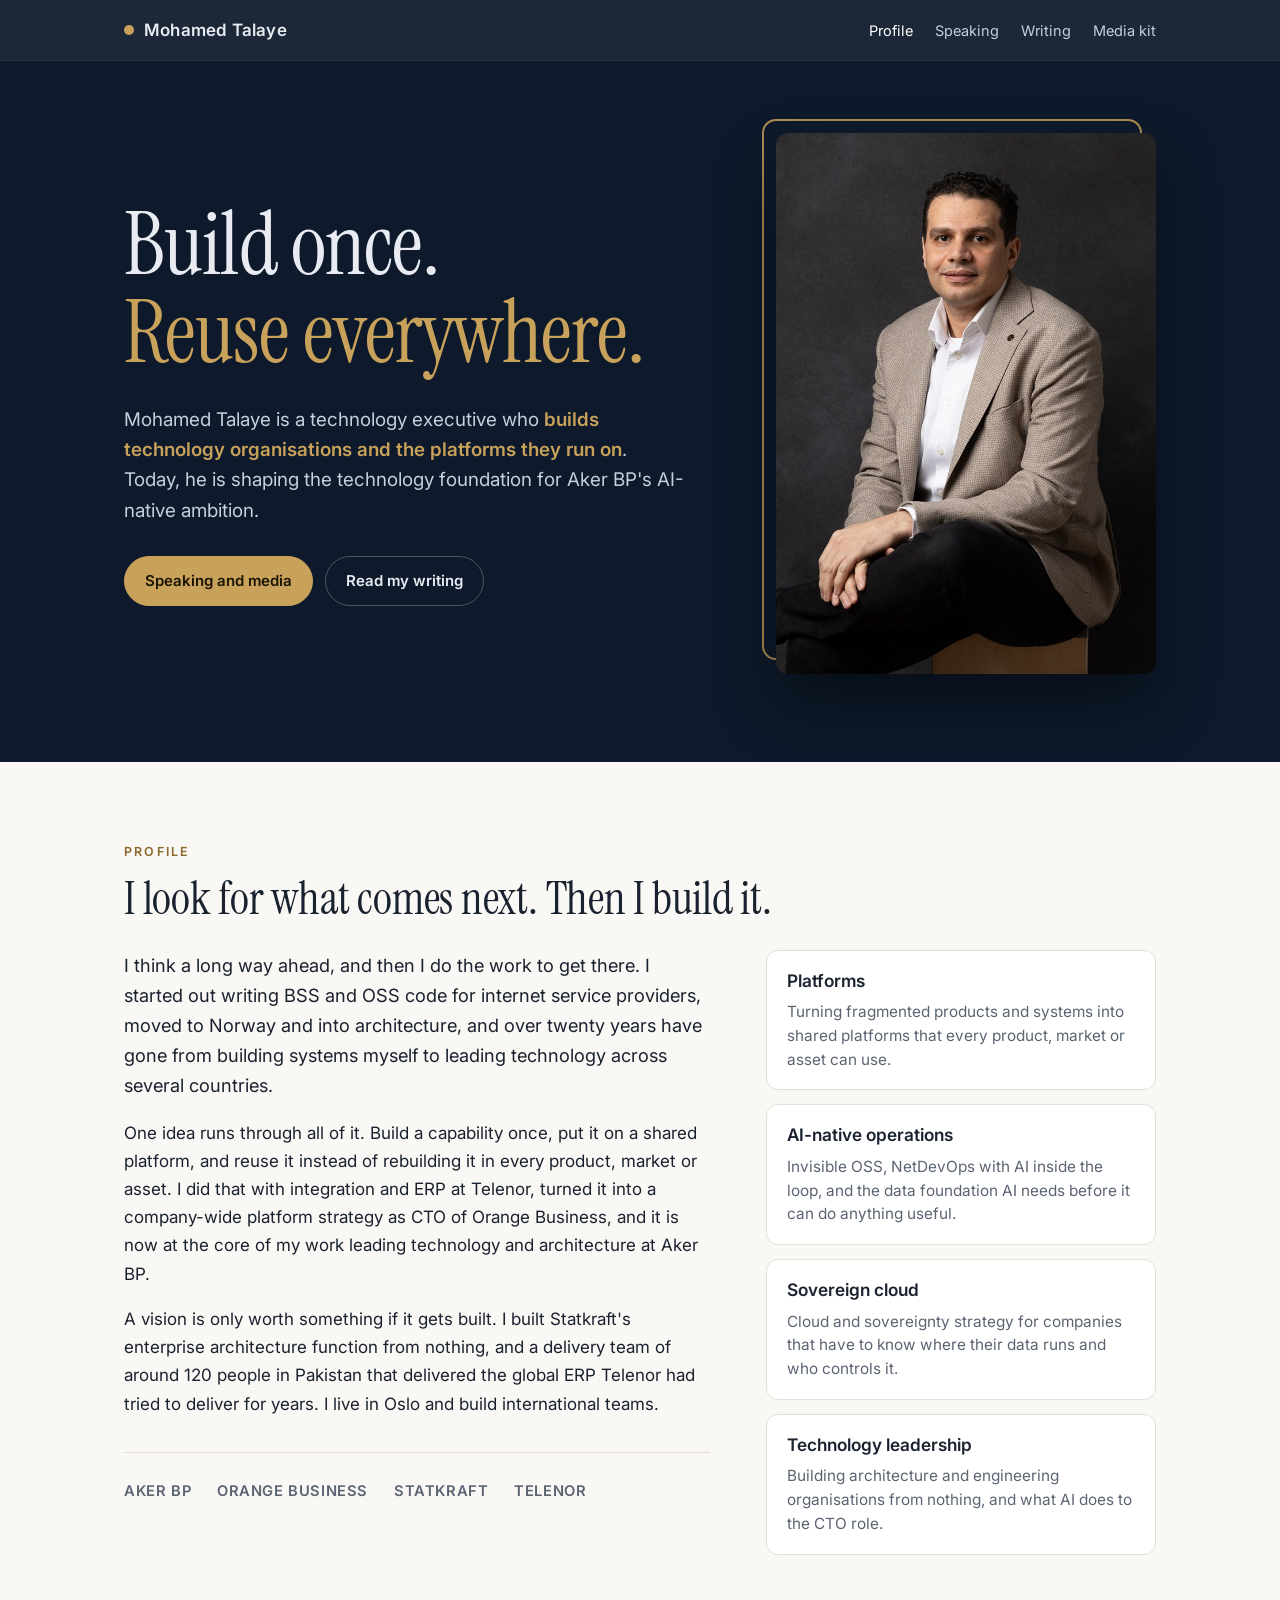
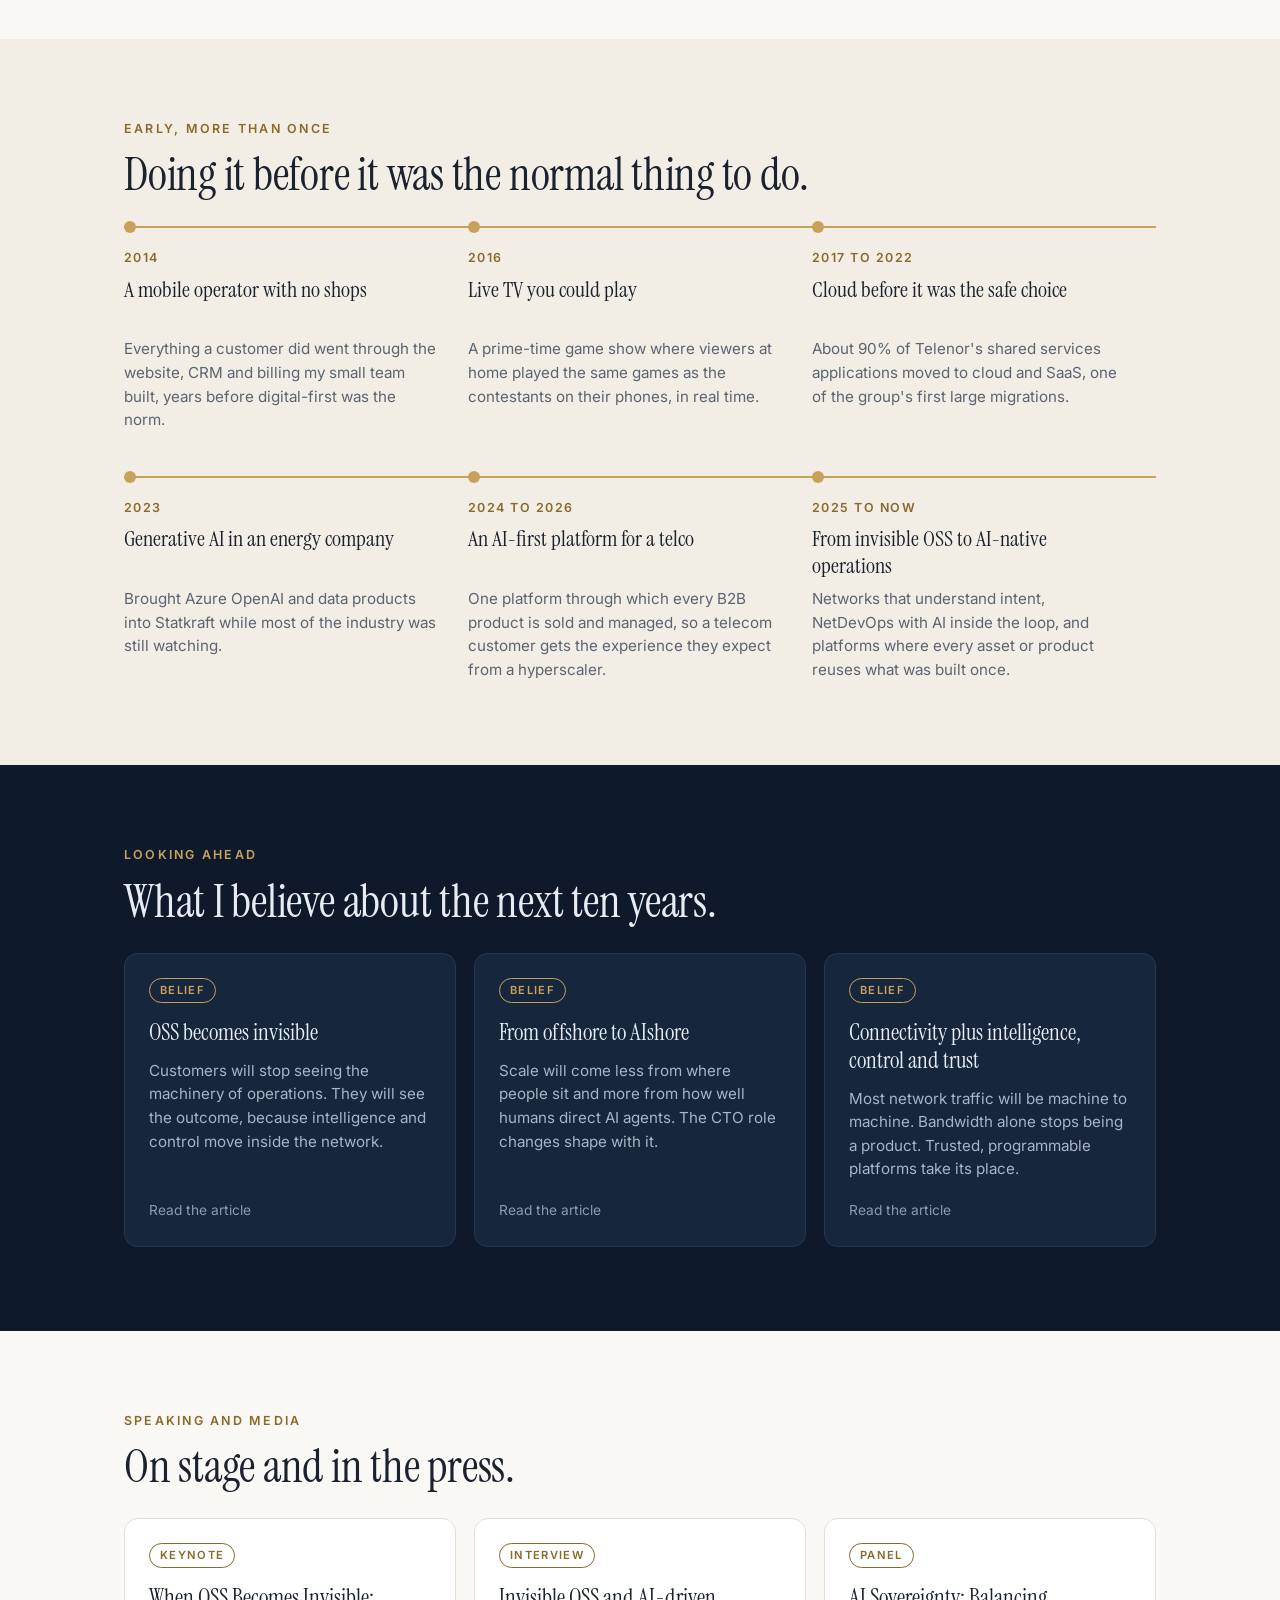
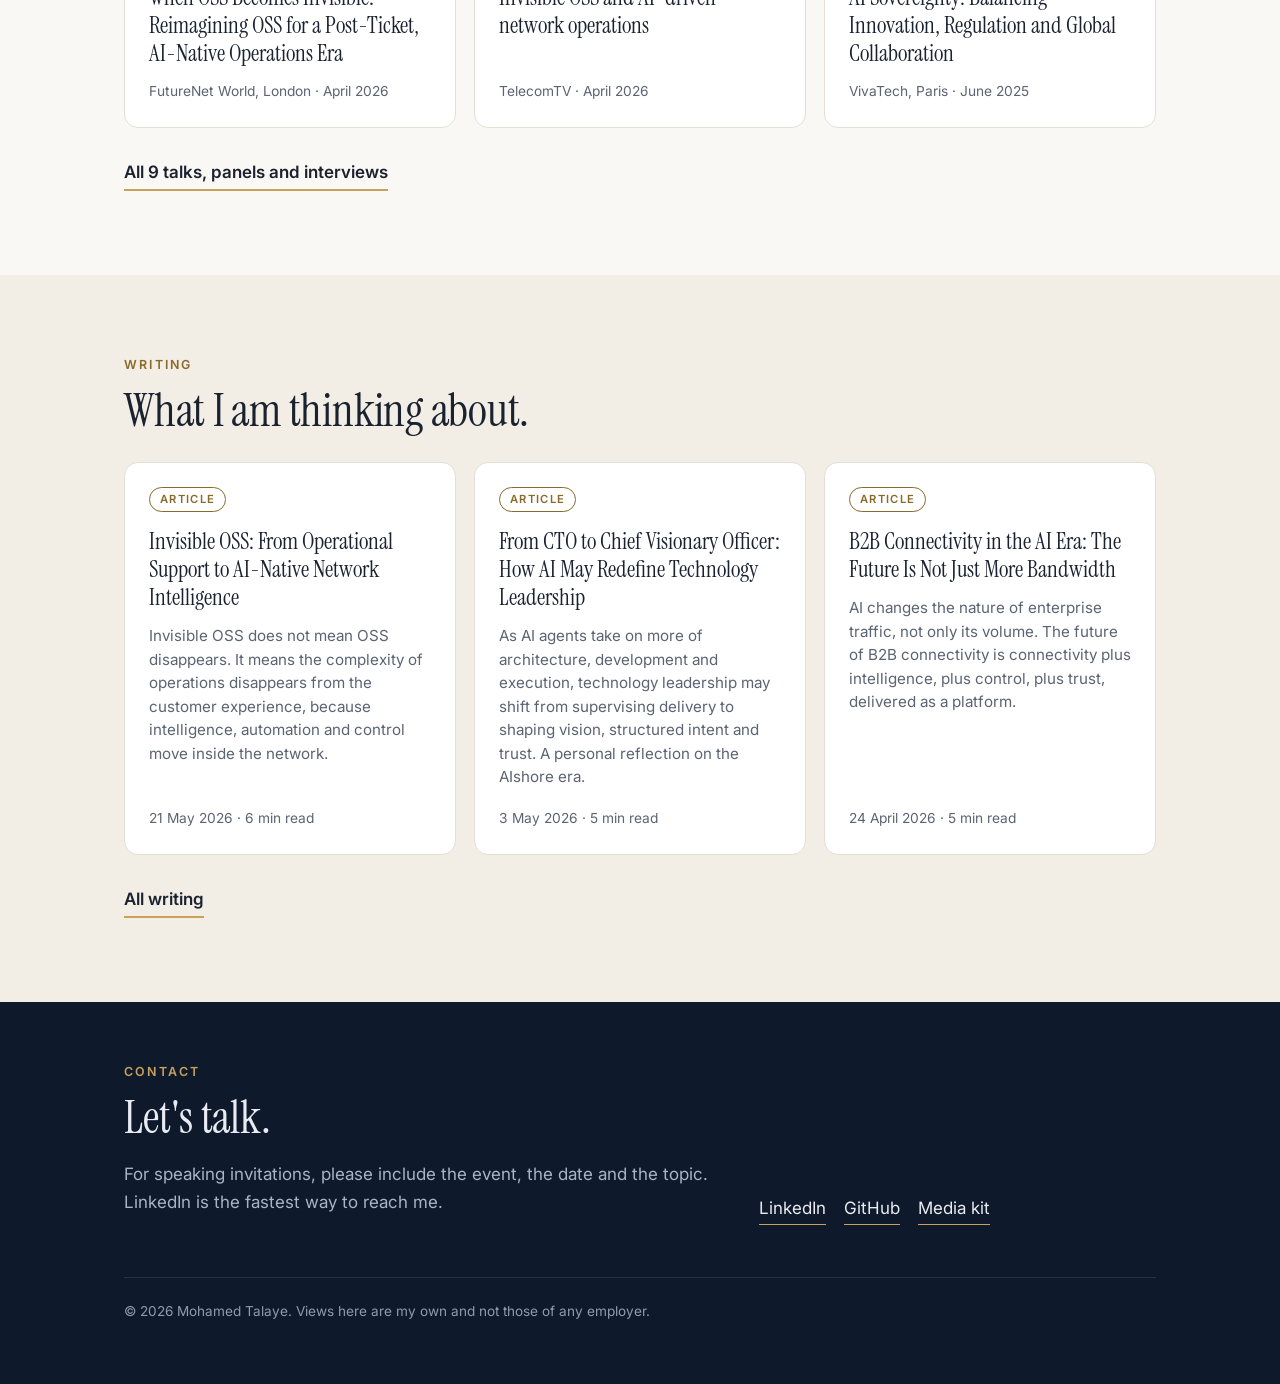
==== index.html @ e8146de9 "Media kit label, name-first page titles" ====
<!doctype html>
<html lang="en"><head><meta charset="utf-8">
<meta name="viewport" content="width=device-width,initial-scale=1">
<title>Mohamed Talaye | Technology Executive, Platforms and AI</title>
<meta name="description" content="Mohamed Talaye builds technology organisations and the platforms they run on. Former CTO of Orange Business. Speaking and writing on AI-native operations, invisible OSS and platform strategy.">
<meta name="author" content="Mohamed Talaye">
<link rel="canonical" href="https://mohamed-talaye.github.io/">
<meta property="og:type" content="profile"><meta property="og:title" content="Mohamed Talaye | Technology Executive, Platforms and AI">
<meta property="og:description" content="Mohamed Talaye builds technology organisations and the platforms they run on. Former CTO of Orange Business. Speaking and writing on AI-native operations, invisible OSS and platform strategy."><meta property="og:url" content="https://mohamed-talaye.github.io/">
<meta property="og:image" content="https://mohamed-talaye.github.io/assets/mohamed-talaye.jpg"><meta name="twitter:card" content="summary">
<meta name="theme-color" content="#0e1a2b">
<link rel="me" href="https://www.linkedin.com/in/mohamed-talaye"><link rel="me" href="https://github.com/Mohamed-Talaye">
<link rel="icon" href="/assets/mohamed-talaye.jpg">
<link rel="preconnect" href="https://fonts.googleapis.com"><link rel="preconnect" href="https://fonts.gstatic.com" crossorigin>
<link href="https://fonts.googleapis.com/css2?family=Instrument+Serif&family=Inter:wght@400;600&display=swap" rel="stylesheet">
<link rel="stylesheet" href="/style.css"><script type="application/ld+json">{"@context": "https://schema.org", "@type": "ProfilePage", "url": "https://mohamed-talaye.github.io/", "name": "Mohamed Talaye", "dateModified": "2026-09-20", "mainEntity": {"@type": "Person", "@id": "https://mohamed-talaye.github.io/#person", "name": "Mohamed Talaye", "givenName": "Mohamed", "familyName": "Talaye", "url": "https://mohamed-talaye.github.io/", "image": {"@type": "ImageObject", "url": "https://mohamed-talaye.github.io/assets/mohamed-talaye.jpg", "width": 600, "height": 600}, "jobTitle": "Technology executive", "description": "Mohamed Talaye is a technology executive who builds technology organisations and the platforms they run on. Today, he is shaping the technology foundation for Aker BP's AI-native ambition.", "address": {"@type": "PostalAddress", "addressLocality": "Oslo", "addressCountry": "NO"}, "worksFor": {"@type": "Organization", "name": "Aker BP", "url": "https://akerbp.com"}, "alumniOf": [{"@type": "Organization", "name": "Orange Business", "url": "https://www.orange-business.com"}, {"@type": "Organization", "name": "Statkraft", "url": "https://www.statkraft.com"}, {"@type": "Organization", "name": "Telenor", "url": "https://www.telenor.com"}, {"@type": "CollegeOrUniversity", "name": "October 6 University"}], "knowsLanguage": ["ar", "en"], "knowsAbout": ["Platform strategy", "AI-native operations", "Invisible OSS", "NetDevOps", "Sovereign cloud", "Enterprise architecture", "Telecom transformation", "Technology leadership"], "sameAs": ["https://www.linkedin.com/in/mohamed-talaye", "https://github.com/Mohamed-Talaye", "https://futurenetworld.net/profile/mohamed-talaye/", "https://vivatech.com/speakers/b65fabf4-7340-f011-a5f1-6045bda07d25"], "subjectOf": [{"@type": "CreativeWork", "name": "When OSS Becomes Invisible: Reimagining OSS for a Post-Ticket, AI-Native Operations Era", "url": "https://futurenetworld.net/keynote-presentation-when-oss-becomes-invisible/2026/06/", "publisher": {"@type": "Organization", "name": "FutureNet World, London"}}, {"@type": "CreativeWork", "name": "Invisible OSS and AI-driven network operations", "url": "https://www.telecomtv.com/content/ai/orange-business-and-blue-planet-on-invisible-oss-and-ai-driven-network-operations-55448/", "publisher": {"@type": "Organization", "name": "TelecomTV"}}, {"@type": "CreativeWork", "name": "Moving beyond virtual machines: Rethinking telco infrastructure for the AI and 5G era", "url": "https://www.fierce-network.com/cloud/cloud-native-becomes-telcos-new-baseline-after-supplier-upheavals", "publisher": {"@type": "Organization", "name": "Fierce Network"}}, {"@type": "CreativeWork", "name": "AI Sovereignty: Balancing Innovation, Regulation and Global Collaboration", "url": "https://vivatech.com/speakers/b65fabf4-7340-f011-a5f1-6045bda07d25", "publisher": {"@type": "Organization", "name": "VivaTech, Paris"}}, {"@type": "CreativeWork", "name": "Opening panel: What is a telco for?", "url": "https://www.mobileeurope.co.uk/telco-to-techco-what-is-a-telco-for-and-is-differentiated-connectivity-the-answer/", "publisher": {"@type": "Organization", "name": "Telco to TechCo, Mobile Europe"}}]}, "isPartOf": {"@type": "WebSite", "@id": "https://mohamed-talaye.github.io/#site", "name": "Mohamed Talaye", "url": "https://mohamed-talaye.github.io/"}}</script>
</head><body>
<header class="top"><div class="wrap"><a class="brand" href="/"><i></i>Mohamed Talaye</a>
<nav><a href="/#profile" class=on>Profile</a><a href="/speaking.html">Speaking</a><a href="/writing/">Writing</a><a href="/bio.html">Media kit</a></nav></div></header>

<section class="hero dark"><div class="wrap"><div>
<h1><span>Build once.</span><span>Reuse everywhere.</span></h1>
<p class="lede">Mohamed Talaye is a technology executive who <b>builds technology organisations and the platforms they run on</b>. Today, he is shaping the technology foundation for Aker BP&#x27;s AI-native ambition.</p>
<div class="btns"><a class="btn gold" href="/speaking.html">Speaking and media</a><a class="btn" href="/writing/">Read my writing</a></div></div>
<div class="frame"><img src="/assets/mohamed-talaye-portrait.jpg" alt="Portrait of Mohamed Talaye" width="660" height="940"></div></div></section>

<section id="profile"><div class="wrap"><p class="eyebrow">Profile</p><h2>I look for what comes next. Then I build it.</h2>
<div class="cols"><div class="prose"><p>I think a long way ahead, and then I do the work to get there. I started out writing BSS and OSS code for internet service providers, moved to Norway and into architecture, and over twenty years have gone from building systems myself to leading technology across several countries.</p><p>One idea runs through all of it. Build a capability once, put it on a shared platform, and reuse it instead of rebuilding it in every product, market or asset. I did that with integration and ERP at Telenor, turned it into a company-wide platform strategy as CTO of Orange Business, and it is now at the core of my work leading technology and architecture at Aker BP.</p><p>A vision is only worth something if it gets built. I built Statkraft&#x27;s enterprise architecture function from nothing, and a delivery team of around 120 people in Pakistan that delivered the global ERP Telenor had tried to deliver for years. I live in Oslo and build international teams.</p>
<div class="logos"><span>Aker BP</span><span>Orange Business</span><span>Statkraft</span><span>Telenor</span></div></div>
<div class="focus"><div><h3>Platforms</h3><p>Turning fragmented products and systems into shared platforms that every product, market or asset can use.</p></div><div><h3>AI-native operations</h3><p>Invisible OSS, NetDevOps with AI inside the loop, and the data foundation AI needs before it can do anything useful.</p></div><div><h3>Sovereign cloud</h3><p>Cloud and sovereignty strategy for companies that have to know where their data runs and who controls it.</p></div><div><h3>Technology leadership</h3><p>Building architecture and engineering organisations from nothing, and what AI does to the CTO role.</p></div></div></div></div></section>

<section class="tint" id="early"><div class="wrap"><p class="eyebrow">Early, more than once</p><h2>Doing it before it was the normal thing to do.</h2>
<ol class="timeline"><li><span class="yr">2014</span><h3>A mobile operator with no shops</h3><p>Everything a customer did went through the website, CRM and billing my small team built, years before digital-first was the norm.</p></li><li><span class="yr">2016</span><h3>Live TV you could play</h3><p>A prime-time game show where viewers at home played the same games as the contestants on their phones, in real time.</p></li><li><span class="yr">2017 to 2022</span><h3>Cloud before it was the safe choice</h3><p>About 90% of Telenor&#x27;s shared services applications moved to cloud and SaaS, one of the group&#x27;s first large migrations.</p></li><li><span class="yr">2023</span><h3>Generative AI in an energy company</h3><p>Brought Azure OpenAI and data products into Statkraft while most of the industry was still watching.</p></li><li><span class="yr">2024 to 2026</span><h3>An AI-first platform for a telco</h3><p>One platform through which every B2B product is sold and managed, so a telecom customer gets the experience they expect from a hyperscaler.</p></li><li><span class="yr">2025 to now</span><h3>From invisible OSS to AI-native operations</h3><p>Networks that understand intent, NetDevOps with AI inside the loop, and platforms where every asset or product reuses what was built once.</p></li></ol></div></section>

<section class="dark" id="next"><div class="wrap"><p class="eyebrow">Looking ahead</p><h2>What I believe about the next ten years.</h2>
<div class="cards"><a class="card" href="/writing/invisible-oss.html"><span class="tag">Belief</span><h3>OSS becomes invisible</h3><p>Customers will stop seeing the machinery of operations. They will see the outcome, because intelligence and control move inside the network.</p><span class="foot">Read the article</span></a><a class="card" href="/writing/cto-to-chief-visionary-officer.html"><span class="tag">Belief</span><h3>From offshore to AIshore</h3><p>Scale will come less from where people sit and more from how well humans direct AI agents. The CTO role changes shape with it.</p><span class="foot">Read the article</span></a><a class="card" href="/writing/b2b-connectivity-ai-era.html"><span class="tag">Belief</span><h3>Connectivity plus intelligence, control and trust</h3><p>Most network traffic will be machine to machine. Bandwidth alone stops being a product. Trusted, programmable platforms take its place.</p><span class="foot">Read the article</span></a></div></div></section>

<section id="speaking"><div class="wrap"><p class="eyebrow">Speaking and media</p><h2>On stage and in the press.</h2>
<div class="cards"><a class="card" href="https://futurenetworld.net/keynote-presentation-when-oss-becomes-invisible/2026/06/"><span class="tag">Keynote</span><h3>When OSS Becomes Invisible: Reimagining OSS for a Post-Ticket, AI-Native Operations Era</h3><span class="foot">FutureNet World, London · April 2026</span></a><a class="card" href="https://www.telecomtv.com/content/ai/orange-business-and-blue-planet-on-invisible-oss-and-ai-driven-network-operations-55448/"><span class="tag">Interview</span><h3>Invisible OSS and AI-driven network operations</h3><span class="foot">TelecomTV · April 2026</span></a><a class="card" href="https://vivatech.com/speakers/b65fabf4-7340-f011-a5f1-6045bda07d25"><span class="tag">Panel</span><h3>AI Sovereignty: Balancing Innovation, Regulation and Global Collaboration</h3><span class="foot">VivaTech, Paris · June 2025</span></a></div><a class="more" href="/speaking.html">All 9 talks, panels and interviews</a></div></section>

<section class="tint" id="writing"><div class="wrap"><p class="eyebrow">Writing</p><h2>What I am thinking about.</h2>
<div class="cards"><a class="card" href="/writing/invisible-oss.html"><span class="tag">Article</span><h3>Invisible OSS: From Operational Support to AI-Native Network Intelligence</h3><p>Invisible OSS does not mean OSS disappears. It means the complexity of operations disappears from the customer experience, because intelligence, automation and control move inside the network.</p><span class="foot">21 May 2026 · 6 min read</span></a><a class="card" href="/writing/cto-to-chief-visionary-officer.html"><span class="tag">Article</span><h3>From CTO to Chief Visionary Officer: How AI May Redefine Technology Leadership</h3><p>As AI agents take on more of architecture, development and execution, technology leadership may shift from supervising delivery to shaping vision, structured intent and trust. A personal reflection on the AIshore era.</p><span class="foot">3 May 2026 · 5 min read</span></a><a class="card" href="/writing/b2b-connectivity-ai-era.html"><span class="tag">Article</span><h3>B2B Connectivity in the AI Era: The Future Is Not Just More Bandwidth</h3><p>AI changes the nature of enterprise traffic, not only its volume. The future of B2B connectivity is connectivity plus intelligence, plus control, plus trust, delivered as a platform.</p><span class="foot">24 April 2026 · 5 min read</span></a></div><a class="more" href="/writing/">All writing</a></div></section>
<footer class="dark"><div class="wrap"><div class="contact"><div><p class="eyebrow">Contact</p><h2>Let's talk.</h2>
<p class="mute">For speaking invitations, please include the event, the date and the topic. LinkedIn is the fastest way to reach me.</p></div>
<div class="links"><a href="https://www.linkedin.com/in/mohamed-talaye" rel="me">LinkedIn</a><a href="https://github.com/Mohamed-Talaye" rel="me">GitHub</a><a href="/bio.html">Media kit</a></div></div>
<p class="fine">&copy; 2026 Mohamed Talaye. Views here are my own and not those of any employer.</p></div></footer>
</body></html>
---- style.css ----
:root{--ink:#0e1a2b;--ink2:#15263d;--paper:#faf8f4;--fg:#1a2230;--mute:#5b6472;--line:#e4dfd5;--gold:#c8a15a;--goldink:#8a6a2a;--card:#fff;
--sans:'Inter',system-ui,-apple-system,'Segoe UI',Helvetica,Arial,sans-serif;--serif:'Instrument Serif',Georgia,'Times New Roman',serif}
*{box-sizing:border-box}html{-webkit-text-size-adjust:100%;scroll-behavior:smooth}
body{margin:0;background:var(--paper);color:var(--fg);font:17px/1.65 var(--sans)}
a{color:inherit}img{max-width:100%;display:block}
.wrap{max-width:1080px;margin:0 auto;padding:0 24px}.narrow{max-width:760px}
.dark{background:var(--ink);color:#e8ecf2}.dark .mute{color:#a9b4c4}
/* nav */
.top{position:sticky;top:0;z-index:10;background:rgba(14,26,43,.94);backdrop-filter:blur(8px);color:#e8ecf2;border-bottom:1px solid rgba(255,255,255,.07)}
.top .wrap{display:flex;align-items:center;justify-content:space-between;gap:16px;min-height:60px;flex-wrap:wrap}
.brand{font-weight:600;letter-spacing:.2px;text-decoration:none;display:flex;align-items:center;gap:10px}
.brand i{width:10px;height:10px;border-radius:50%;background:var(--gold);display:inline-block}
nav a{font-size:14.5px;text-decoration:none;color:#c6cfdc;margin-left:22px}nav a:first-child{margin-left:0}nav a:hover,nav a.on{color:#fff}
/* hero */
.hero{padding:72px 0 88px;overflow:hidden}
.hero .wrap{display:grid;grid-template-columns:1.15fr .85fr;gap:56px;align-items:center}
.hero h1{font:400 clamp(3rem,7.4vw,5.4rem)/1.02 var(--serif);margin:0 0 28px;letter-spacing:-.01em}
.hero h1 span{display:block}.hero h1 span:last-child{color:var(--gold)}
.lede{font-size:1.18rem;line-height:1.6;color:#c6cfdc;max-width:34em;margin:0 0 30px}.lede b{color:var(--gold);font-weight:600}
.btns{display:flex;flex-wrap:wrap;gap:12px}
.btn{display:inline-block;text-decoration:none;font-weight:600;font-size:15px;padding:12px 20px;border-radius:999px;border:1px solid rgba(255,255,255,.25)}
.btn.gold{background:var(--gold);border-color:var(--gold);color:#1a1405}.btn:hover{transform:translateY(-1px)}
.frame{position:relative;justify-self:end;width:min(380px,100%)}
.frame:before{content:"";position:absolute;inset:-14px 14px 14px -14px;border:2px solid var(--gold);border-radius:14px;opacity:.85}
.frame img{position:relative;border-radius:12px;width:100%;height:auto;box-shadow:0 30px 60px rgba(0,0,0,.45)}
/* sections */
section{padding:84px 0}
.eyebrow{font:600 .78rem/1 var(--sans);letter-spacing:.18em;text-transform:uppercase;color:var(--goldink);margin:0 0 14px}
.dark .eyebrow{color:var(--gold)}
h2{font:400 clamp(2rem,4vw,2.9rem)/1.1 var(--serif);margin:0 0 26px;letter-spacing:-.005em}
h3{font:600 1.08rem/1.35 var(--sans);margin:0 0 8px}
.cols{display:grid;grid-template-columns:1.2fr .8fr;gap:56px;align-items:start}
.prose p{margin:0 0 1.05em}.prose p:first-child{font-size:1.14rem}
.focus{display:grid;gap:14px}
.focus div{background:var(--card);border:1px solid var(--line);border-radius:12px;padding:18px 20px}
.focus p{margin:0;color:var(--mute);font-size:.96rem;line-height:1.55}
.logos{display:flex;flex-wrap:wrap;gap:10px 26px;margin-top:34px;padding-top:26px;border-top:1px solid var(--line);color:var(--mute);font-weight:600;letter-spacing:.04em;font-size:.92rem;text-transform:uppercase}
.cards{display:grid;grid-template-columns:repeat(3,1fr);gap:18px}
.card{display:flex;flex-direction:column;border-radius:14px;padding:24px;text-decoration:none;border:1px solid var(--line);background:var(--card);transition:transform .15s,border-color .15s}
.card:hover{transform:translateY(-3px);border-color:var(--gold)}
.dark .card{background:var(--ink2);border-color:rgba(255,255,255,.08)}
.tag{align-self:flex-start;font:600 .7rem/1 var(--sans);letter-spacing:.12em;text-transform:uppercase;color:var(--goldink);border:1px solid currentColor;border-radius:999px;padding:6px 10px;margin-bottom:16px}
.dark .tag{color:var(--gold)}
.card h3{font:400 1.45rem/1.2 var(--serif);margin:0 0 12px}
.card p{margin:0 0 18px;color:var(--mute);font-size:.95rem;line-height:1.55}.dark .card p{color:#a9b4c4}
.card .foot{margin-top:auto;font-size:.86rem;color:var(--mute)}.dark .card .foot{color:#8e9bb0}
.more{display:inline-block;margin-top:30px;font-weight:600;text-decoration:none;border-bottom:2px solid var(--gold);padding-bottom:3px}
.tint{background:#f2eee6}
.timeline{list-style:none;margin:0;padding:0;display:grid;grid-template-columns:repeat(3,1fr);gap:44px 0}
.timeline li{padding:24px 32px 0 0;position:relative;border-top:2px solid var(--gold);display:grid;grid-template-rows:auto minmax(3.3rem,auto) 1fr;align-content:start}
.timeline li:before{content:'';position:absolute;top:-7px;left:0;width:12px;height:12px;border-radius:50%;background:var(--gold)}
.timeline .yr{font:600 .78rem/1 var(--sans);letter-spacing:.12em;color:var(--goldink);text-transform:uppercase;margin-bottom:12px}
.timeline h3{font:400 1.4rem/1.18 var(--serif);margin:0;color:var(--fg);align-self:start}
.timeline p{margin:8px 0 0;color:var(--mute);font-size:.95rem;line-height:1.55;max-width:30em}
@media (max-width:860px){.timeline{grid-template-columns:1fr;gap:0;border-left:2px solid var(--gold)}.timeline li{border-top:0;padding:0 0 28px 22px;grid-template-rows:auto auto auto}.timeline li:before{top:2px;left:-7px}}
/* lists */
.rows{list-style:none;margin:0;padding:0;border-top:1px solid var(--line)}
.rows li{display:grid;grid-template-columns:150px 1fr;gap:6px 24px;padding:20px 0;border-bottom:1px solid var(--line)}
.rows .when{color:var(--mute);font-size:.9rem}.rows .when b{display:block;color:var(--goldink);font-size:.72rem;letter-spacing:.12em;text-transform:uppercase;margin-bottom:4px}
.rows .what a{text-decoration:none;border-bottom:1px solid var(--gold)}.rows .what span{display:block;color:var(--mute);font-size:.93rem;margin-top:2px}
.rows .what strong{font-weight:600}
/* article */
.page-head{padding:64px 0 56px}.page-head h1{font:400 clamp(2.2rem,5vw,3.6rem)/1.08 var(--serif);margin:0 0 14px}
.page-head p{margin:0;color:#a9b4c4;max-width:44em}
article{font:19px/1.7 Georgia,'Iowan Old Style','Times New Roman',serif}
article h3{font:400 1.7rem/1.2 var(--serif);margin:2em 0 .4em}
article p{margin:.75em 0}article ul{padding-left:1.2em}article li{margin:.25em 0}
.note{border-left:3px solid var(--gold);padding-left:16px;color:var(--mute);font-style:italic}
.photos{display:grid;grid-template-columns:repeat(4,1fr);gap:16px}
.photos a{text-decoration:none;font-size:.88rem;color:var(--mute)}.photos img{border-radius:10px;aspect-ratio:2/3;object-fit:cover;object-position:top;margin-bottom:8px;border:1px solid var(--line)}
.copy{background:var(--card);border:1px solid var(--line);border-radius:12px;padding:22px 24px}
.kit-head .wrap{display:flex;justify-content:space-between;align-items:center;gap:40px}.kit-face{width:200px;height:200px;border-radius:50%;object-fit:cover;border:3px solid var(--gold);flex:none}
.subnav{position:sticky;top:60px;z-index:9;background:var(--paper);border-bottom:1px solid var(--line)}.subnav .wrap{display:flex;gap:26px;overflow-x:auto;padding-top:14px;padding-bottom:14px}
.subnav a{text-decoration:none;font-weight:600;font-size:.9rem;color:var(--mute);white-space:nowrap}.subnav a:hover{color:var(--goldink)}
section[id]{scroll-margin-top:110px}
.kit-card{background:var(--card);border:1px solid var(--line);border-radius:14px;padding:22px 24px;margin-bottom:18px}
.kit-h{display:flex;justify-content:space-between;align-items:center;gap:16px;margin-bottom:14px}.kit-h .eyebrow{margin:0 0 5px}
.hint{font-size:.86rem;color:var(--mute)}.kit-text p{margin:0 0 .8em}.kit-text p:last-child{margin:0}.talk-t{font:400 1.5rem/1.2 var(--serif);margin:0}
.copy-btn{font:600 .78rem/1 var(--sans);letter-spacing:.06em;text-transform:uppercase;border:1px solid var(--gold);color:var(--goldink);background:transparent;border-radius:999px;padding:10px 16px;cursor:pointer;flex:none}
.copy-btn:hover{background:var(--gold);color:#1a1405}button.btn{cursor:pointer;font-family:inherit;color:inherit;background:transparent}button.btn.gold{background:var(--gold);color:#1a1405}
.btn-line{font-weight:600;text-decoration:none;border-bottom:2px solid var(--gold);padding-bottom:3px}.mutep{color:var(--mute);margin:10px 0 28px;max-width:44em}
.gallery{display:grid;grid-template-columns:repeat(4,1fr);gap:18px}.gallery figure{margin:0;background:var(--card);border:1px solid var(--line);border-radius:14px;overflow:hidden}
.gallery img{width:100%;aspect-ratio:3/4;object-fit:cover;object-position:top}.gallery figcaption{padding:14px 16px 16px;display:grid;gap:3px}
.gallery span{color:var(--mute);font-size:.84rem}.dl{margin-top:8px;justify-self:start;text-decoration:none;font:600 .78rem/1 var(--sans);letter-spacing:.06em;text-transform:uppercase;color:#1a1405;background:var(--gold);border-radius:999px;padding:9px 14px}
.facts{display:grid;grid-template-columns:repeat(4,1fr);gap:18px}.facts div{background:var(--card);border:1px solid var(--line);border-radius:14px;padding:20px}
.facts span{display:block;font:600 .72rem/1 var(--sans);letter-spacing:.14em;text-transform:uppercase;color:var(--goldink);margin-bottom:10px}.facts strong{display:block;font:400 1.3rem/1.25 var(--serif)}.facts em{display:block;font-style:normal;color:var(--mute);font-size:.9rem;margin-top:8px;line-height:1.5}
.chips{display:flex;flex-wrap:wrap;gap:8px;margin:0;padding:0;list-style:none}.chips li{font-size:.9rem;border:1px solid var(--line);border-radius:999px;padding:7px 13px;color:var(--mute);background:var(--card)}
.center{text-align:center}.center .mutep{margin-left:auto;margin-right:auto}.dark-text{color:#1a1405!important;border-color:var(--gold)}.more.small{margin-top:16px;font-size:.92rem}
#toast{position:fixed;left:50%;bottom:28px;transform:translate(-50%,20px);background:var(--ink);color:#fff;padding:12px 20px;border-radius:999px;font-weight:600;font-size:.9rem;opacity:0;pointer-events:none;transition:all .25s;z-index:20}#toast.on{opacity:1;transform:translate(-50%,0)}
@media (max-width:860px){.kit-head .wrap{flex-direction:column-reverse;align-items:flex-start}.kit-face{width:120px;height:120px}.gallery,.facts{grid-template-columns:repeat(2,1fr)}.subnav{top:0;position:static}}
/* footer */
footer{padding:64px 0 48px}.contact{display:grid;grid-template-columns:1.2fr .8fr;gap:40px;align-items:end}
footer h2{margin-bottom:12px}footer .links a{display:inline-block;margin:0 18px 8px 0;text-decoration:none;border-bottom:1px solid var(--gold);padding-bottom:2px}
.fine{margin-top:44px;padding-top:22px;border-top:1px solid rgba(255,255,255,.1);font-size:.85rem;color:#8e9bb0}
@media (max-width:860px){.hero{padding:44px 0 60px}.hero .wrap,.cols,.contact{grid-template-columns:1fr;gap:40px}.frame{justify-self:start;width:min(320px,88%);margin-left:14px}
.cards{grid-template-columns:1fr}.photos{grid-template-columns:repeat(2,1fr)}section{padding:60px 0}.rows li{grid-template-columns:1fr}nav a{margin-left:16px}}
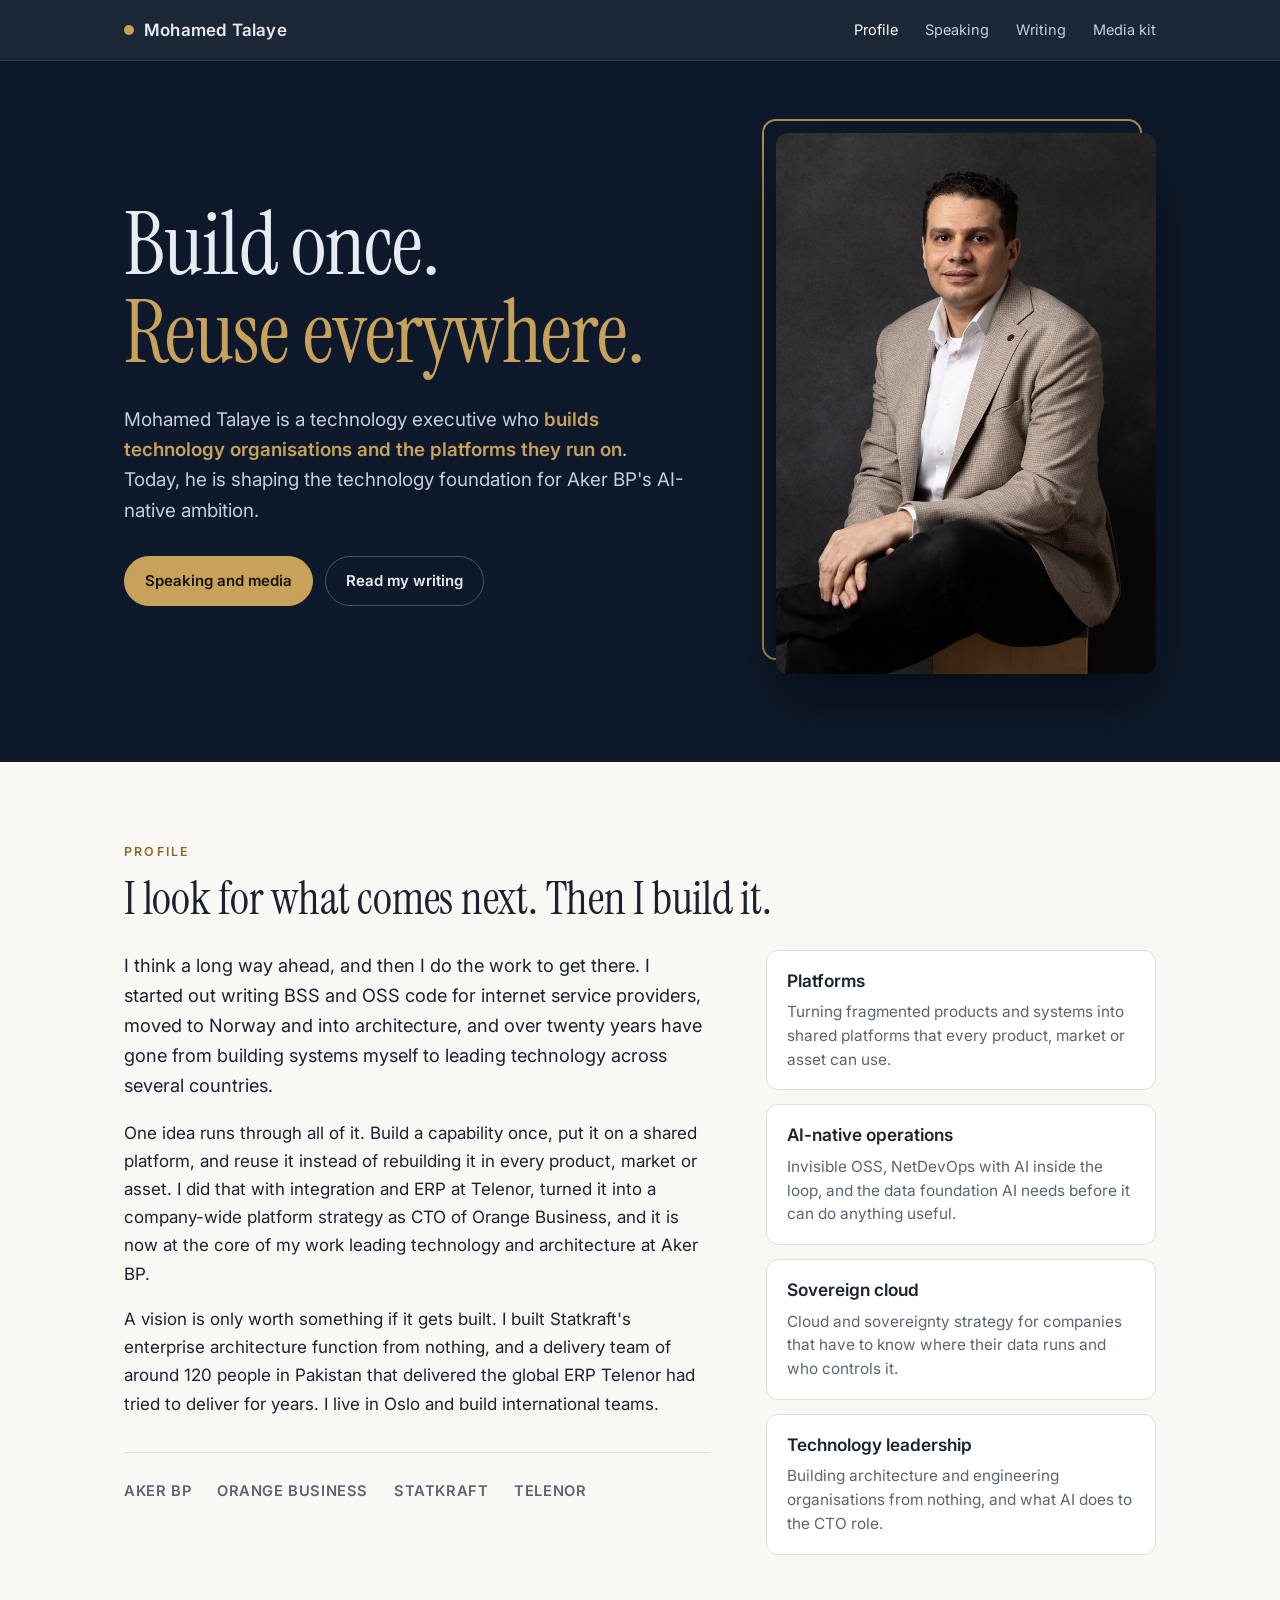
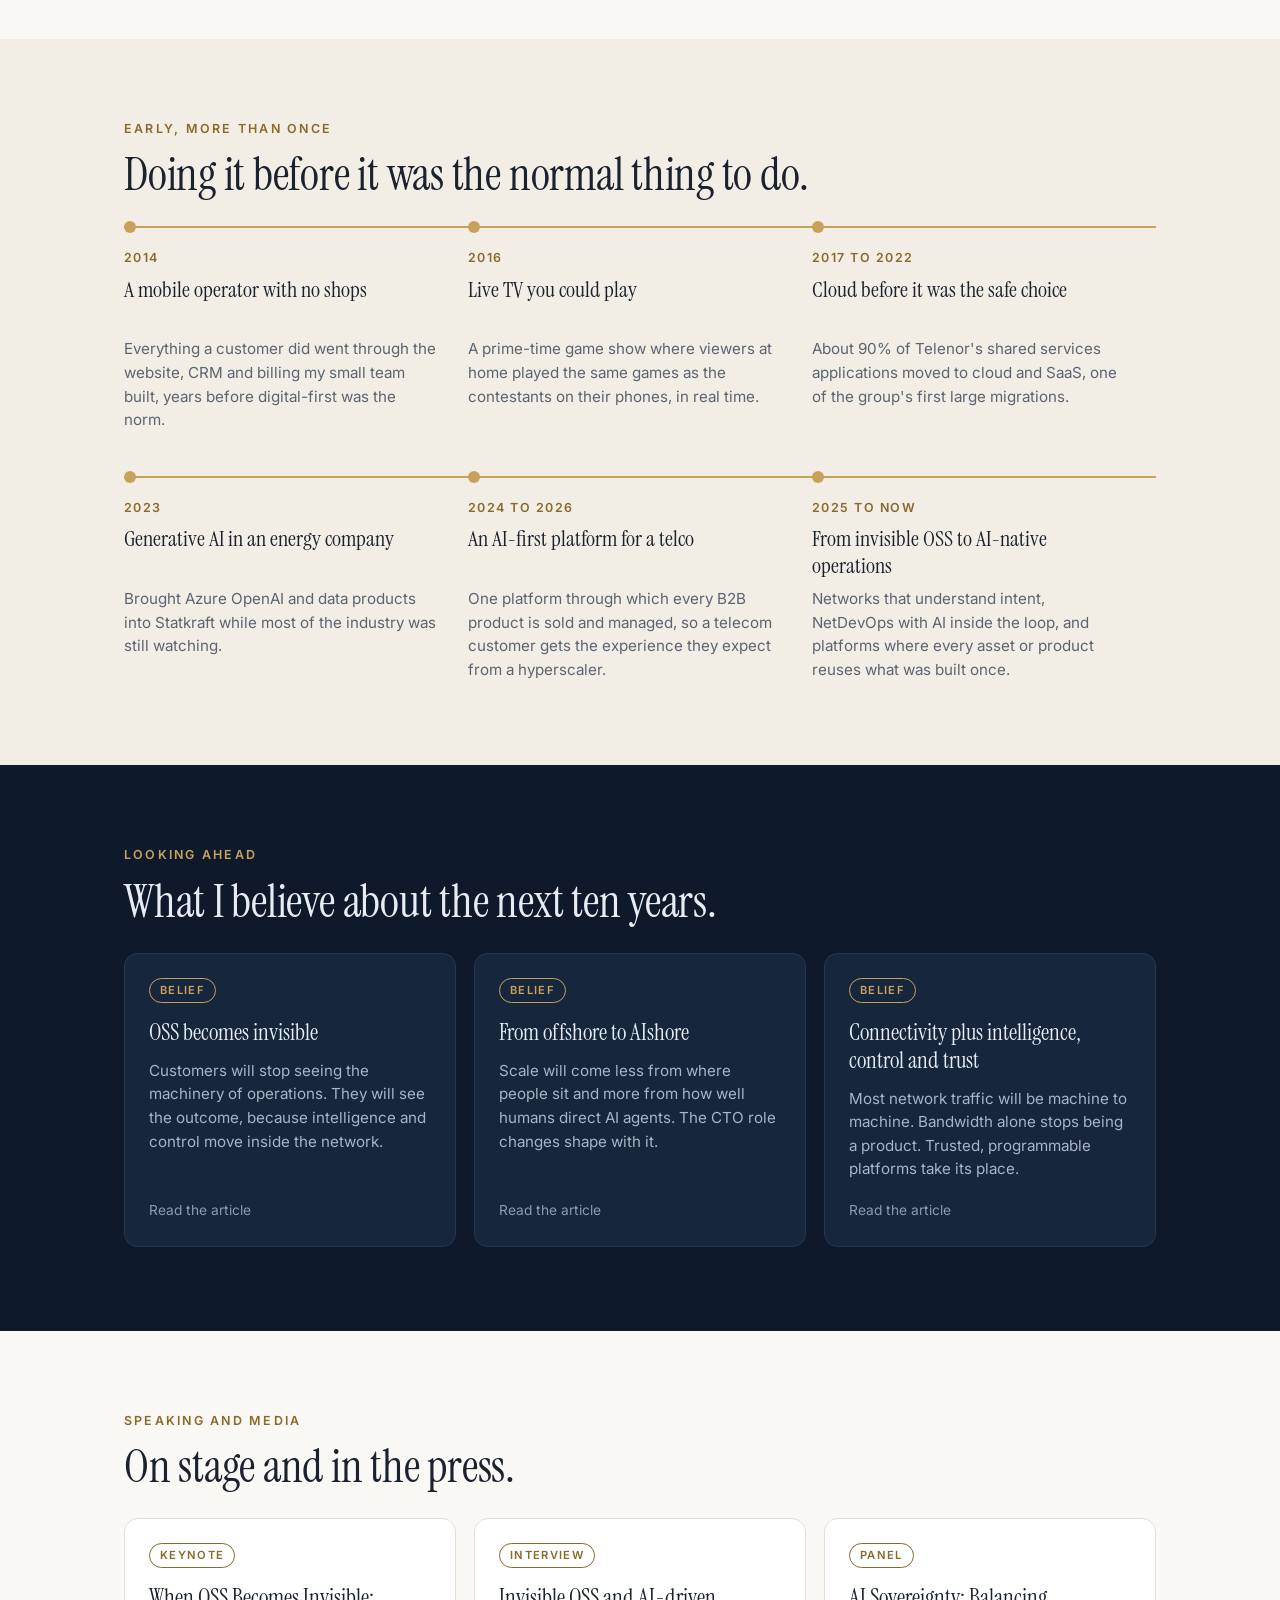
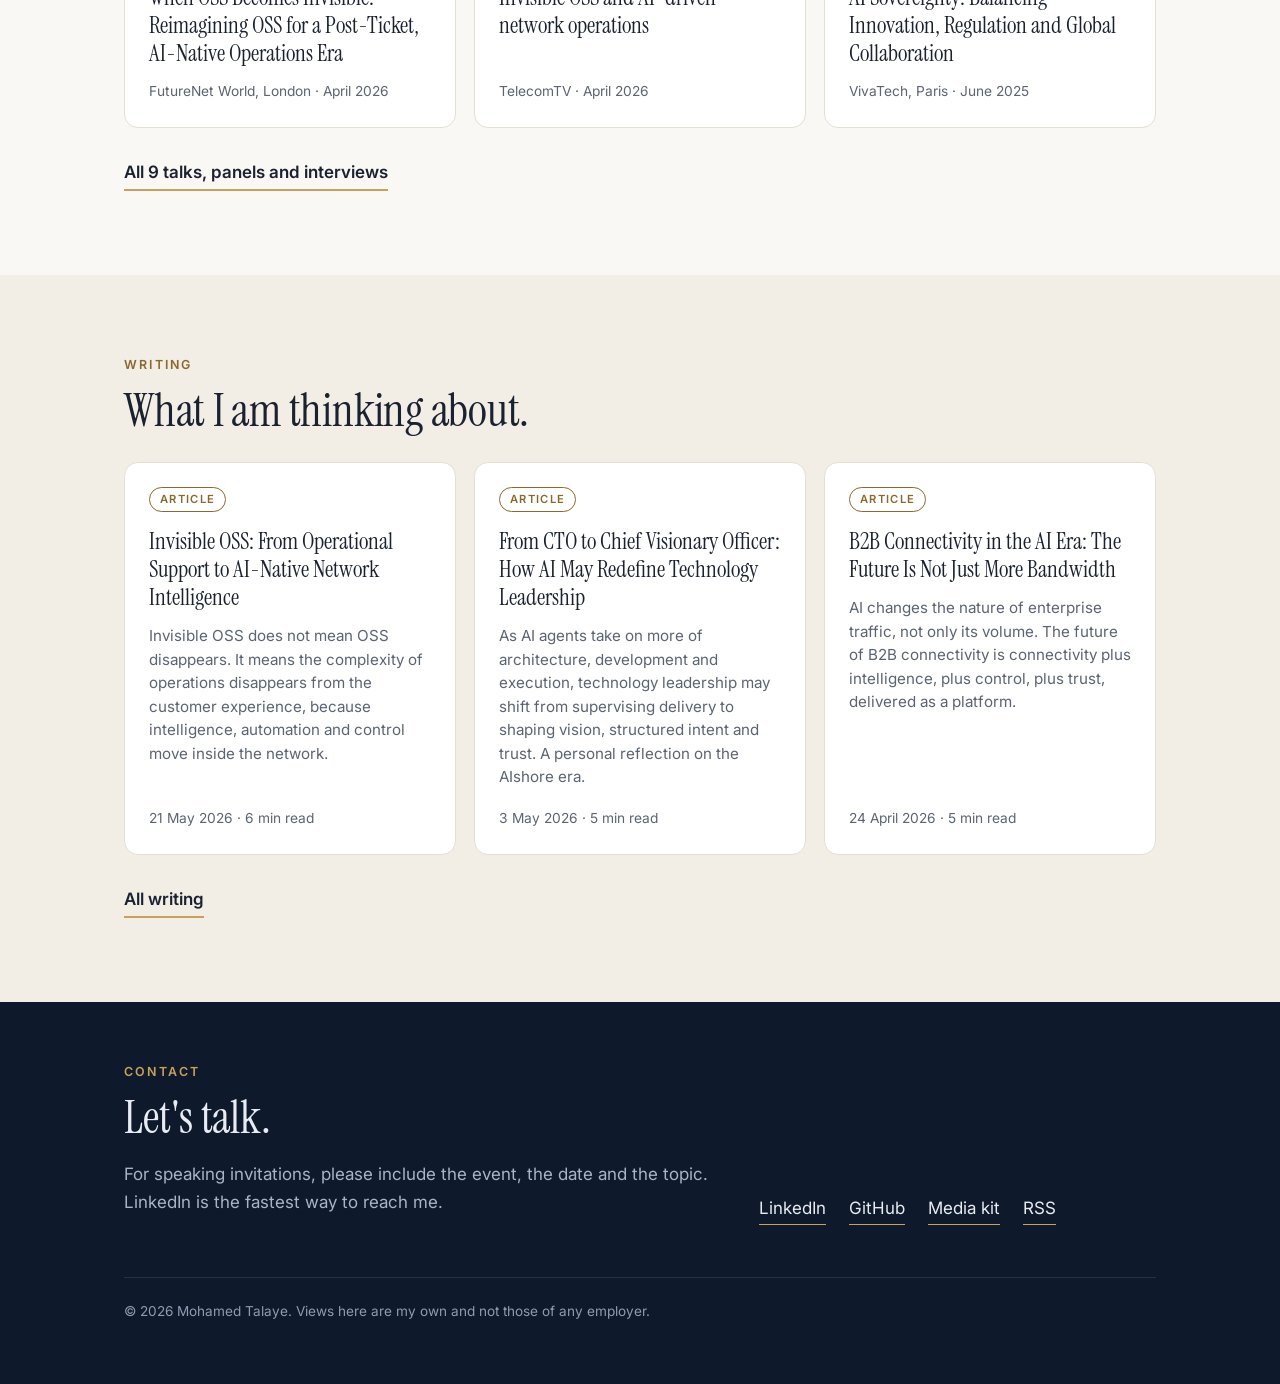
==== commit 94e09295: "Clean rebuild: semantic HTML, responsive fixes, richer SEO" ====
--- a/index.html
+++ b/index.html
@@ -1,47 +1,348 @@
 <!doctype html>
-<html lang="en"><head><meta charset="utf-8">
-<meta name="viewport" content="width=device-width,initial-scale=1">
-<title>Mohamed Talaye | Technology Executive, Platforms and AI</title>
-<meta name="description" content="Mohamed Talaye builds technology organisations and the platforms they run on. Former CTO of Orange Business. Speaking and writing on AI-native operations, invisible OSS and platform strategy.">
-<meta name="author" content="Mohamed Talaye">
-<link rel="canonical" href="https://mohamed-talaye.github.io/">
-<meta property="og:type" content="profile"><meta property="og:title" content="Mohamed Talaye | Technology Executive, Platforms and AI">
-<meta property="og:description" content="Mohamed Talaye builds technology organisations and the platforms they run on. Former CTO of Orange Business. Speaking and writing on AI-native operations, invisible OSS and platform strategy."><meta property="og:url" content="https://mohamed-talaye.github.io/">
-<meta property="og:image" content="https://mohamed-talaye.github.io/assets/mohamed-talaye.jpg"><meta name="twitter:card" content="summary">
-<meta name="theme-color" content="#0e1a2b">
-<link rel="me" href="https://www.linkedin.com/in/mohamed-talaye"><link rel="me" href="https://github.com/Mohamed-Talaye">
-<link rel="icon" href="/assets/mohamed-talaye.jpg">
-<link rel="preconnect" href="https://fonts.googleapis.com"><link rel="preconnect" href="https://fonts.gstatic.com" crossorigin>
-<link href="https://fonts.googleapis.com/css2?family=Instrument+Serif&family=Inter:wght@400;600&display=swap" rel="stylesheet">
-<link rel="stylesheet" href="/style.css"><script type="application/ld+json">{"@context": "https://schema.org", "@type": "ProfilePage", "url": "https://mohamed-talaye.github.io/", "name": "Mohamed Talaye", "dateModified": "2026-09-20", "mainEntity": {"@type": "Person", "@id": "https://mohamed-talaye.github.io/#person", "name": "Mohamed Talaye", "givenName": "Mohamed", "familyName": "Talaye", "url": "https://mohamed-talaye.github.io/", "image": {"@type": "ImageObject", "url": "https://mohamed-talaye.github.io/assets/mohamed-talaye.jpg", "width": 600, "height": 600}, "jobTitle": "Technology executive", "description": "Mohamed Talaye is a technology executive who builds technology organisations and the platforms they run on. Today, he is shaping the technology foundation for Aker BP's AI-native ambition.", "address": {"@type": "PostalAddress", "addressLocality": "Oslo", "addressCountry": "NO"}, "worksFor": {"@type": "Organization", "name": "Aker BP", "url": "https://akerbp.com"}, "alumniOf": [{"@type": "Organization", "name": "Orange Business", "url": "https://www.orange-business.com"}, {"@type": "Organization", "name": "Statkraft", "url": "https://www.statkraft.com"}, {"@type": "Organization", "name": "Telenor", "url": "https://www.telenor.com"}, {"@type": "CollegeOrUniversity", "name": "October 6 University"}], "knowsLanguage": ["ar", "en"], "knowsAbout": ["Platform strategy", "AI-native operations", "Invisible OSS", "NetDevOps", "Sovereign cloud", "Enterprise architecture", "Telecom transformation", "Technology leadership"], "sameAs": ["https://www.linkedin.com/in/mohamed-talaye", "https://github.com/Mohamed-Talaye", "https://futurenetworld.net/profile/mohamed-talaye/", "https://vivatech.com/speakers/b65fabf4-7340-f011-a5f1-6045bda07d25"], "subjectOf": [{"@type": "CreativeWork", "name": "When OSS Becomes Invisible: Reimagining OSS for a Post-Ticket, AI-Native Operations Era", "url": "https://futurenetworld.net/keynote-presentation-when-oss-becomes-invisible/2026/06/", "publisher": {"@type": "Organization", "name": "FutureNet World, London"}}, {"@type": "CreativeWork", "name": "Invisible OSS and AI-driven network operations", "url": "https://www.telecomtv.com/content/ai/orange-business-and-blue-planet-on-invisible-oss-and-ai-driven-network-operations-55448/", "publisher": {"@type": "Organization", "name": "TelecomTV"}}, {"@type": "CreativeWork", "name": "Moving beyond virtual machines: Rethinking telco infrastructure for the AI and 5G era", "url": "https://www.fierce-network.com/cloud/cloud-native-becomes-telcos-new-baseline-after-supplier-upheavals", "publisher": {"@type": "Organization", "name": "Fierce Network"}}, {"@type": "CreativeWork", "name": "AI Sovereignty: Balancing Innovation, Regulation and Global Collaboration", "url": "https://vivatech.com/speakers/b65fabf4-7340-f011-a5f1-6045bda07d25", "publisher": {"@type": "Organization", "name": "VivaTech, Paris"}}, {"@type": "CreativeWork", "name": "Opening panel: What is a telco for?", "url": "https://www.mobileeurope.co.uk/telco-to-techco-what-is-a-telco-for-and-is-differentiated-connectivity-the-answer/", "publisher": {"@type": "Organization", "name": "Telco to TechCo, Mobile Europe"}}]}, "isPartOf": {"@type": "WebSite", "@id": "https://mohamed-talaye.github.io/#site", "name": "Mohamed Talaye", "url": "https://mohamed-talaye.github.io/"}}</script>
-</head><body>
-<header class="top"><div class="wrap"><a class="brand" href="/"><i></i>Mohamed Talaye</a>
-<nav><a href="/#profile" class=on>Profile</a><a href="/speaking.html">Speaking</a><a href="/writing/">Writing</a><a href="/bio.html">Media kit</a></nav></div></header>
-
-<section class="hero dark"><div class="wrap"><div>
-<h1><span>Build once.</span><span>Reuse everywhere.</span></h1>
-<p class="lede">Mohamed Talaye is a technology executive who <b>builds technology organisations and the platforms they run on</b>. Today, he is shaping the technology foundation for Aker BP&#x27;s AI-native ambition.</p>
-<div class="btns"><a class="btn gold" href="/speaking.html">Speaking and media</a><a class="btn" href="/writing/">Read my writing</a></div></div>
-<div class="frame"><img src="/assets/mohamed-talaye-portrait.jpg" alt="Portrait of Mohamed Talaye" width="660" height="940"></div></div></section>
-
-<section id="profile"><div class="wrap"><p class="eyebrow">Profile</p><h2>I look for what comes next. Then I build it.</h2>
-<div class="cols"><div class="prose"><p>I think a long way ahead, and then I do the work to get there. I started out writing BSS and OSS code for internet service providers, moved to Norway and into architecture, and over twenty years have gone from building systems myself to leading technology across several countries.</p><p>One idea runs through all of it. Build a capability once, put it on a shared platform, and reuse it instead of rebuilding it in every product, market or asset. I did that with integration and ERP at Telenor, turned it into a company-wide platform strategy as CTO of Orange Business, and it is now at the core of my work leading technology and architecture at Aker BP.</p><p>A vision is only worth something if it gets built. I built Statkraft&#x27;s enterprise architecture function from nothing, and a delivery team of around 120 people in Pakistan that delivered the global ERP Telenor had tried to deliver for years. I live in Oslo and build international teams.</p>
-<div class="logos"><span>Aker BP</span><span>Orange Business</span><span>Statkraft</span><span>Telenor</span></div></div>
-<div class="focus"><div><h3>Platforms</h3><p>Turning fragmented products and systems into shared platforms that every product, market or asset can use.</p></div><div><h3>AI-native operations</h3><p>Invisible OSS, NetDevOps with AI inside the loop, and the data foundation AI needs before it can do anything useful.</p></div><div><h3>Sovereign cloud</h3><p>Cloud and sovereignty strategy for companies that have to know where their data runs and who controls it.</p></div><div><h3>Technology leadership</h3><p>Building architecture and engineering organisations from nothing, and what AI does to the CTO role.</p></div></div></div></div></section>
-
-<section class="tint" id="early"><div class="wrap"><p class="eyebrow">Early, more than once</p><h2>Doing it before it was the normal thing to do.</h2>
-<ol class="timeline"><li><span class="yr">2014</span><h3>A mobile operator with no shops</h3><p>Everything a customer did went through the website, CRM and billing my small team built, years before digital-first was the norm.</p></li><li><span class="yr">2016</span><h3>Live TV you could play</h3><p>A prime-time game show where viewers at home played the same games as the contestants on their phones, in real time.</p></li><li><span class="yr">2017 to 2022</span><h3>Cloud before it was the safe choice</h3><p>About 90% of Telenor&#x27;s shared services applications moved to cloud and SaaS, one of the group&#x27;s first large migrations.</p></li><li><span class="yr">2023</span><h3>Generative AI in an energy company</h3><p>Brought Azure OpenAI and data products into Statkraft while most of the industry was still watching.</p></li><li><span class="yr">2024 to 2026</span><h3>An AI-first platform for a telco</h3><p>One platform through which every B2B product is sold and managed, so a telecom customer gets the experience they expect from a hyperscaler.</p></li><li><span class="yr">2025 to now</span><h3>From invisible OSS to AI-native operations</h3><p>Networks that understand intent, NetDevOps with AI inside the loop, and platforms where every asset or product reuses what was built once.</p></li></ol></div></section>
-
-<section class="dark" id="next"><div class="wrap"><p class="eyebrow">Looking ahead</p><h2>What I believe about the next ten years.</h2>
-<div class="cards"><a class="card" href="/writing/invisible-oss.html"><span class="tag">Belief</span><h3>OSS becomes invisible</h3><p>Customers will stop seeing the machinery of operations. They will see the outcome, because intelligence and control move inside the network.</p><span class="foot">Read the article</span></a><a class="card" href="/writing/cto-to-chief-visionary-officer.html"><span class="tag">Belief</span><h3>From offshore to AIshore</h3><p>Scale will come less from where people sit and more from how well humans direct AI agents. The CTO role changes shape with it.</p><span class="foot">Read the article</span></a><a class="card" href="/writing/b2b-connectivity-ai-era.html"><span class="tag">Belief</span><h3>Connectivity plus intelligence, control and trust</h3><p>Most network traffic will be machine to machine. Bandwidth alone stops being a product. Trusted, programmable platforms take its place.</p><span class="foot">Read the article</span></a></div></div></section>
-
-<section id="speaking"><div class="wrap"><p class="eyebrow">Speaking and media</p><h2>On stage and in the press.</h2>
-<div class="cards"><a class="card" href="https://futurenetworld.net/keynote-presentation-when-oss-becomes-invisible/2026/06/"><span class="tag">Keynote</span><h3>When OSS Becomes Invisible: Reimagining OSS for a Post-Ticket, AI-Native Operations Era</h3><span class="foot">FutureNet World, London · April 2026</span></a><a class="card" href="https://www.telecomtv.com/content/ai/orange-business-and-blue-planet-on-invisible-oss-and-ai-driven-network-operations-55448/"><span class="tag">Interview</span><h3>Invisible OSS and AI-driven network operations</h3><span class="foot">TelecomTV · April 2026</span></a><a class="card" href="https://vivatech.com/speakers/b65fabf4-7340-f011-a5f1-6045bda07d25"><span class="tag">Panel</span><h3>AI Sovereignty: Balancing Innovation, Regulation and Global Collaboration</h3><span class="foot">VivaTech, Paris · June 2025</span></a></div><a class="more" href="/speaking.html">All 9 talks, panels and interviews</a></div></section>
-
-<section class="tint" id="writing"><div class="wrap"><p class="eyebrow">Writing</p><h2>What I am thinking about.</h2>
-<div class="cards"><a class="card" href="/writing/invisible-oss.html"><span class="tag">Article</span><h3>Invisible OSS: From Operational Support to AI-Native Network Intelligence</h3><p>Invisible OSS does not mean OSS disappears. It means the complexity of operations disappears from the customer experience, because intelligence, automation and control move inside the network.</p><span class="foot">21 May 2026 · 6 min read</span></a><a class="card" href="/writing/cto-to-chief-visionary-officer.html"><span class="tag">Article</span><h3>From CTO to Chief Visionary Officer: How AI May Redefine Technology Leadership</h3><p>As AI agents take on more of architecture, development and execution, technology leadership may shift from supervising delivery to shaping vision, structured intent and trust. A personal reflection on the AIshore era.</p><span class="foot">3 May 2026 · 5 min read</span></a><a class="card" href="/writing/b2b-connectivity-ai-era.html"><span class="tag">Article</span><h3>B2B Connectivity in the AI Era: The Future Is Not Just More Bandwidth</h3><p>AI changes the nature of enterprise traffic, not only its volume. The future of B2B connectivity is connectivity plus intelligence, plus control, plus trust, delivered as a platform.</p><span class="foot">24 April 2026 · 5 min read</span></a></div><a class="more" href="/writing/">All writing</a></div></section>
-<footer class="dark"><div class="wrap"><div class="contact"><div><p class="eyebrow">Contact</p><h2>Let's talk.</h2>
-<p class="mute">For speaking invitations, please include the event, the date and the topic. LinkedIn is the fastest way to reach me.</p></div>
-<div class="links"><a href="https://www.linkedin.com/in/mohamed-talaye" rel="me">LinkedIn</a><a href="https://github.com/Mohamed-Talaye" rel="me">GitHub</a><a href="/bio.html">Media kit</a></div></div>
-<p class="fine">&copy; 2026 Mohamed Talaye. Views here are my own and not those of any employer.</p></div></footer>
-</body></html>+<html lang="en">
+<head>
+  <meta charset="utf-8">
+  <meta name="viewport" content="width=device-width, initial-scale=1">
+  <title>Mohamed Talaye | Technology Executive, Platforms and AI</title>
+  <meta name="description" content="Mohamed Talaye builds technology organisations and the platforms they run on. Speaking and writing on platform strategy, AI-native operations, invisible OSS and sovereign cloud.">
+  <meta name="author" content="Mohamed Talaye">
+  <link rel="canonical" href="https://mohamed-talaye.github.io/">
+
+  <meta property="og:site_name" content="Mohamed Talaye">
+  <meta property="og:type" content="profile">
+  <meta property="og:title" content="Mohamed Talaye | Technology Executive, Platforms and AI">
+  <meta property="og:description" content="Mohamed Talaye builds technology organisations and the platforms they run on. Speaking and writing on platform strategy, AI-native operations, invisible OSS and sovereign cloud.">
+  <meta property="og:url" content="https://mohamed-talaye.github.io/">
+  <meta property="og:image" content="https://mohamed-talaye.github.io/assets/social-card.jpg">
+  <meta property="og:image:width" content="1200">
+  <meta property="og:image:height" content="630">
+  <meta property="og:locale" content="en_GB">
+  <meta name="twitter:card" content="summary_large_image">
+
+  <link rel="me" href="https://www.linkedin.com/in/mohamed-talaye">
+  <link rel="me" href="https://github.com/Mohamed-Talaye">
+  <link rel="alternate" type="application/rss+xml" title="Writing by Mohamed Talaye" href="/feed.xml">
+  <link rel="icon" type="image/png" href="/assets/favicon.png">
+  <link rel="apple-touch-icon" href="/assets/apple-touch-icon.png">
+  <meta name="theme-color" content="#0e1a2b">
+
+  <link rel="preconnect" href="https://fonts.googleapis.com">
+  <link rel="preconnect" href="https://fonts.gstatic.com" crossorigin>
+  <link rel="stylesheet" href="https://fonts.googleapis.com/css2?family=Instrument+Serif&amp;family=Inter:wght@400;600&amp;display=swap">
+  <link rel="stylesheet" href="/style.css">
+
+<script type="application/ld+json">
+{
+  "@context": "https://schema.org",
+  "@graph": [
+    {
+      "@type": "WebSite",
+      "@id": "https://mohamed-talaye.github.io/#site",
+      "name": "Mohamed Talaye",
+      "url": "https://mohamed-talaye.github.io/",
+      "inLanguage": "en",
+      "publisher": {
+        "@id": "https://mohamed-talaye.github.io/#person"
+      }
+    },
+    {
+      "@type": "ProfilePage",
+      "@id": "https://mohamed-talaye.github.io/#profilepage",
+      "url": "https://mohamed-talaye.github.io/",
+      "name": "Mohamed Talaye | Technology Executive, Platforms and AI",
+      "isPartOf": {
+        "@id": "https://mohamed-talaye.github.io/#site"
+      },
+      "dateModified": "2026-09-20",
+      "mainEntity": {
+        "@id": "https://mohamed-talaye.github.io/#person"
+      }
+    },
+    {
+      "@type": "Person",
+      "@id": "https://mohamed-talaye.github.io/#person",
+      "name": "Mohamed Talaye",
+      "givenName": "Mohamed",
+      "familyName": "Talaye",
+      "url": "https://mohamed-talaye.github.io/",
+      "image": {
+        "@type": "ImageObject",
+        "url": "https://mohamed-talaye.github.io/assets/mohamed-talaye.jpg",
+        "width": 600,
+        "height": 600
+      },
+      "jobTitle": "Technology executive",
+      "description": "Mohamed Talaye is a technology executive who builds technology organisations and the platforms they run on. Today, he is shaping the technology foundation for Aker BP's AI-native ambition.",
+      "address": {
+        "@type": "PostalAddress",
+        "addressLocality": "Oslo",
+        "addressCountry": "NO"
+      },
+      "worksFor": {
+        "@type": "Organization",
+        "name": "Aker BP",
+        "url": "https://akerbp.com"
+      },
+      "alumniOf": [
+        {
+          "@type": "Organization",
+          "name": "Orange Business",
+          "url": "https://www.orange-business.com"
+        },
+        {
+          "@type": "Organization",
+          "name": "Statkraft",
+          "url": "https://www.statkraft.com"
+        },
+        {
+          "@type": "Organization",
+          "name": "Telenor",
+          "url": "https://www.telenor.com"
+        },
+        {
+          "@type": "CollegeOrUniversity",
+          "name": "October 6 University"
+        }
+      ],
+      "knowsLanguage": [
+        "en",
+        "ar"
+      ],
+      "knowsAbout": [
+        "Platform strategy",
+        "AI-native operations",
+        "Invisible OSS",
+        "NetDevOps",
+        "Sovereign cloud",
+        "Enterprise architecture",
+        "Telecom transformation",
+        "Technology leadership"
+      ],
+      "sameAs": [
+        "https://www.linkedin.com/in/mohamed-talaye",
+        "https://github.com/Mohamed-Talaye",
+        "https://futurenetworld.net/profile/mohamed-talaye/",
+        "https://vivatech.com/speakers/b65fabf4-7340-f011-a5f1-6045bda07d25"
+      ],
+      "subjectOf": [
+        {
+          "@type": "CreativeWork",
+          "name": "When OSS Becomes Invisible: Reimagining OSS for a Post-Ticket, AI-Native Operations Era",
+          "url": "https://futurenetworld.net/keynote-presentation-when-oss-becomes-invisible/2026/06/",
+          "publisher": {
+            "@type": "Organization",
+            "name": "FutureNet World, London"
+          }
+        },
+        {
+          "@type": "CreativeWork",
+          "name": "Invisible OSS and AI-driven network operations",
+          "url": "https://www.telecomtv.com/content/ai/orange-business-and-blue-planet-on-invisible-oss-and-ai-driven-network-operations-55448/",
+          "publisher": {
+            "@type": "Organization",
+            "name": "TelecomTV"
+          }
+        },
+        {
+          "@type": "CreativeWork",
+          "name": "Moving beyond virtual machines: Rethinking telco infrastructure for the AI and 5G era",
+          "url": "https://www.fierce-network.com/cloud/cloud-native-becomes-telcos-new-baseline-after-supplier-upheavals",
+          "publisher": {
+            "@type": "Organization",
+            "name": "Fierce Network"
+          }
+        },
+        {
+          "@type": "CreativeWork",
+          "name": "AI Sovereignty: Balancing Innovation, Regulation and Global Collaboration",
+          "url": "https://vivatech.com/speakers/b65fabf4-7340-f011-a5f1-6045bda07d25",
+          "publisher": {
+            "@type": "Organization",
+            "name": "VivaTech, Paris"
+          }
+        },
+        {
+          "@type": "CreativeWork",
+          "name": "Opening panel: What is a telco for?",
+          "url": "https://www.mobileeurope.co.uk/telco-to-techco-what-is-a-telco-for-and-is-differentiated-connectivity-the-answer/",
+          "publisher": {
+            "@type": "Organization",
+            "name": "Telco to TechCo, Mobile Europe"
+          }
+        }
+      ]
+    }
+  ]
+}
+</script>
+</head>
+<body>
+<a class="skip" href="#main">Skip to content</a>
+
+<header class="top">
+  <div class="wrap">
+    <a class="brand" href="/"><i></i>Mohamed Talaye</a>
+    <nav aria-label="Main">
+      <a href="/#profile" aria-current="page">Profile</a>
+      <a href="/speaking.html">Speaking</a>
+      <a href="/writing/">Writing</a>
+      <a href="/bio.html">Media kit</a>
+    </nav>
+  </div>
+</header>
+
+<main id="main">
+<section class="hero dark">
+  <div class="wrap">
+    <div>
+      <h1><span class="sr-only">Mohamed Talaye. </span><span>Build once.</span><span>Reuse everywhere.</span></h1>
+      <p class="lede">Mohamed Talaye is a technology executive who <b>builds technology organisations and the platforms they run on</b>. Today, he is shaping the technology foundation for Aker BP&#x27;s AI-native ambition.</p>
+      <div class="btns">
+        <a class="btn gold" href="/speaking.html">Speaking and media</a>
+        <a class="btn" href="/writing/">Read my writing</a>
+      </div>
+    </div>
+    <div class="frame">
+      <img src="/assets/mohamed-talaye-portrait.jpg" alt="Portrait of Mohamed Talaye" width="660" height="940" fetchpriority="high">
+    </div>
+  </div>
+</section>
+
+<section id="profile">
+  <div class="wrap">
+    <p class="eyebrow">Profile</p>
+    <h2>I look for what comes next. Then I build it.</h2>
+    <div class="cols">
+      <div class="prose">
+        <p>I think a long way ahead, and then I do the work to get there. I started out writing BSS and OSS code for internet service providers, moved to Norway and into architecture, and over twenty years have gone from building systems myself to leading technology across several countries.</p>
+        <p>One idea runs through all of it. Build a capability once, put it on a shared platform, and reuse it instead of rebuilding it in every product, market or asset. I did that with integration and ERP at Telenor, turned it into a company-wide platform strategy as CTO of Orange Business, and it is now at the core of my work leading technology and architecture at Aker BP.</p>
+        <p>A vision is only worth something if it gets built. I built Statkraft&#x27;s enterprise architecture function from nothing, and a delivery team of around 120 people in Pakistan that delivered the global ERP Telenor had tried to deliver for years. I live in Oslo and build international teams.</p>
+        <div class="logos"><span>Aker BP</span><span>Orange Business</span><span>Statkraft</span><span>Telenor</span></div>
+      </div>
+      <div class="focus">
+        <div><h3>Platforms</h3><p>Turning fragmented products and systems into shared platforms that every product, market or asset can use.</p></div>
+        <div><h3>AI-native operations</h3><p>Invisible OSS, NetDevOps with AI inside the loop, and the data foundation AI needs before it can do anything useful.</p></div>
+        <div><h3>Sovereign cloud</h3><p>Cloud and sovereignty strategy for companies that have to know where their data runs and who controls it.</p></div>
+        <div><h3>Technology leadership</h3><p>Building architecture and engineering organisations from nothing, and what AI does to the CTO role.</p></div>
+      </div>
+    </div>
+  </div>
+</section>
+
+<section class="tint" id="early">
+  <div class="wrap">
+    <p class="eyebrow">Early, more than once</p>
+    <h2>Doing it before it was the normal thing to do.</h2>
+    <ol class="timeline">
+      <li><span class="yr">2014</span><h3>A mobile operator with no shops</h3><p>Everything a customer did went through the website, CRM and billing my small team built, years before digital-first was the norm.</p></li>
+      <li><span class="yr">2016</span><h3>Live TV you could play</h3><p>A prime-time game show where viewers at home played the same games as the contestants on their phones, in real time.</p></li>
+      <li><span class="yr">2017 to 2022</span><h3>Cloud before it was the safe choice</h3><p>About 90% of Telenor&#x27;s shared services applications moved to cloud and SaaS, one of the group&#x27;s first large migrations.</p></li>
+      <li><span class="yr">2023</span><h3>Generative AI in an energy company</h3><p>Brought Azure OpenAI and data products into Statkraft while most of the industry was still watching.</p></li>
+      <li><span class="yr">2024 to 2026</span><h3>An AI-first platform for a telco</h3><p>One platform through which every B2B product is sold and managed, so a telecom customer gets the experience they expect from a hyperscaler.</p></li>
+      <li><span class="yr">2025 to now</span><h3>From invisible OSS to AI-native operations</h3><p>Networks that understand intent, NetDevOps with AI inside the loop, and platforms where every asset or product reuses what was built once.</p></li>
+    </ol>
+  </div>
+</section>
+
+<section class="dark" id="next">
+  <div class="wrap">
+    <p class="eyebrow">Looking ahead</p>
+    <h2>What I believe about the next ten years.</h2>
+    <div class="cards">
+      <a class="card" href="/writing/invisible-oss.html">
+        <span class="tag">Belief</span>
+        <h3>OSS becomes invisible</h3>
+        <p>Customers will stop seeing the machinery of operations. They will see the outcome, because intelligence and control move inside the network.</p>
+        <span class="foot">Read the article</span>
+      </a>
+      <a class="card" href="/writing/cto-to-chief-visionary-officer.html">
+        <span class="tag">Belief</span>
+        <h3>From offshore to AIshore</h3>
+        <p>Scale will come less from where people sit and more from how well humans direct AI agents. The CTO role changes shape with it.</p>
+        <span class="foot">Read the article</span>
+      </a>
+      <a class="card" href="/writing/b2b-connectivity-ai-era.html">
+        <span class="tag">Belief</span>
+        <h3>Connectivity plus intelligence, control and trust</h3>
+        <p>Most network traffic will be machine to machine. Bandwidth alone stops being a product. Trusted, programmable platforms take its place.</p>
+        <span class="foot">Read the article</span>
+      </a>
+    </div>
+  </div>
+</section>
+
+<section id="speaking">
+  <div class="wrap">
+    <p class="eyebrow">Speaking and media</p>
+    <h2>On stage and in the press.</h2>
+    <div class="cards">
+      <a class="card" href="https://futurenetworld.net/keynote-presentation-when-oss-becomes-invisible/2026/06/">
+        <span class="tag">Keynote</span>
+        <h3>When OSS Becomes Invisible: Reimagining OSS for a Post-Ticket, AI-Native Operations Era</h3>
+        <span class="foot">FutureNet World, London · April 2026</span>
+      </a>
+      <a class="card" href="https://www.telecomtv.com/content/ai/orange-business-and-blue-planet-on-invisible-oss-and-ai-driven-network-operations-55448/">
+        <span class="tag">Interview</span>
+        <h3>Invisible OSS and AI-driven network operations</h3>
+        <span class="foot">TelecomTV · April 2026</span>
+      </a>
+      <a class="card" href="https://vivatech.com/speakers/b65fabf4-7340-f011-a5f1-6045bda07d25">
+        <span class="tag">Panel</span>
+        <h3>AI Sovereignty: Balancing Innovation, Regulation and Global Collaboration</h3>
+        <span class="foot">VivaTech, Paris · June 2025</span>
+      </a>
+    </div>
+    <a class="more" href="/speaking.html">All 9 talks, panels and interviews</a>
+  </div>
+</section>
+
+<section class="tint" id="writing">
+  <div class="wrap">
+    <p class="eyebrow">Writing</p>
+    <h2>What I am thinking about.</h2>
+    <div class="cards">
+      <a class="card" href="/writing/invisible-oss.html">
+        <span class="tag">Article</span>
+        <h3>Invisible OSS: From Operational Support to AI-Native Network Intelligence</h3>
+        <p>Invisible OSS does not mean OSS disappears. It means the complexity of operations disappears from the customer experience, because intelligence, automation and control move inside the network.</p>
+        <span class="foot"><time datetime="2026-05-21">21 May 2026</time> · 6 min read</span>
+      </a>
+      <a class="card" href="/writing/cto-to-chief-visionary-officer.html">
+        <span class="tag">Article</span>
+        <h3>From CTO to Chief Visionary Officer: How AI May Redefine Technology Leadership</h3>
+        <p>As AI agents take on more of architecture, development and execution, technology leadership may shift from supervising delivery to shaping vision, structured intent and trust. A personal reflection on the AIshore era.</p>
+        <span class="foot"><time datetime="2026-05-03">3 May 2026</time> · 5 min read</span>
+      </a>
+      <a class="card" href="/writing/b2b-connectivity-ai-era.html">
+        <span class="tag">Article</span>
+        <h3>B2B Connectivity in the AI Era: The Future Is Not Just More Bandwidth</h3>
+        <p>AI changes the nature of enterprise traffic, not only its volume. The future of B2B connectivity is connectivity plus intelligence, plus control, plus trust, delivered as a platform.</p>
+        <span class="foot"><time datetime="2026-04-24">24 April 2026</time> · 5 min read</span>
+      </a>
+    </div>
+    <a class="more" href="/writing/">All writing</a>
+  </div>
+</section>
+</main>
+
+<footer class="dark">
+  <div class="wrap">
+    <div class="contact">
+      <div>
+        <p class="eyebrow">Contact</p>
+        <h2>Let's talk.</h2>
+        <p class="mute">For speaking invitations, please include the event, the date and the topic. LinkedIn is the fastest way to reach me.</p>
+      </div>
+      <div class="links">
+        <a href="https://www.linkedin.com/in/mohamed-talaye" rel="me">LinkedIn</a>
+        <a href="https://github.com/Mohamed-Talaye" rel="me">GitHub</a>
+        <a href="/bio.html">Media kit</a>
+        <a href="/feed.xml">RSS</a>
+      </div>
+    </div>
+    <p class="fine">&copy; 2026 Mohamed Talaye. Views here are my own and not those of any employer.</p>
+  </div>
+</footer>
+
+</body>
+</html>
--- a/style.css
+++ b/style.css
@@ -1,96 +1,1045 @@
-:root{--ink:#0e1a2b;--ink2:#15263d;--paper:#faf8f4;--fg:#1a2230;--mute:#5b6472;--line:#e4dfd5;--gold:#c8a15a;--goldink:#8a6a2a;--card:#fff;
---sans:'Inter',system-ui,-apple-system,'Segoe UI',Helvetica,Arial,sans-serif;--serif:'Instrument Serif',Georgia,'Times New Roman',serif}
-*{box-sizing:border-box}html{-webkit-text-size-adjust:100%;scroll-behavior:smooth}
-body{margin:0;background:var(--paper);color:var(--fg);font:17px/1.65 var(--sans)}
-a{color:inherit}img{max-width:100%;display:block}
-.wrap{max-width:1080px;margin:0 auto;padding:0 24px}.narrow{max-width:760px}
-.dark{background:var(--ink);color:#e8ecf2}.dark .mute{color:#a9b4c4}
-/* nav */
-.top{position:sticky;top:0;z-index:10;background:rgba(14,26,43,.94);backdrop-filter:blur(8px);color:#e8ecf2;border-bottom:1px solid rgba(255,255,255,.07)}
-.top .wrap{display:flex;align-items:center;justify-content:space-between;gap:16px;min-height:60px;flex-wrap:wrap}
-.brand{font-weight:600;letter-spacing:.2px;text-decoration:none;display:flex;align-items:center;gap:10px}
-.brand i{width:10px;height:10px;border-radius:50%;background:var(--gold);display:inline-block}
-nav a{font-size:14.5px;text-decoration:none;color:#c6cfdc;margin-left:22px}nav a:first-child{margin-left:0}nav a:hover,nav a.on{color:#fff}
-/* hero */
-.hero{padding:72px 0 88px;overflow:hidden}
-.hero .wrap{display:grid;grid-template-columns:1.15fr .85fr;gap:56px;align-items:center}
-.hero h1{font:400 clamp(3rem,7.4vw,5.4rem)/1.02 var(--serif);margin:0 0 28px;letter-spacing:-.01em}
-.hero h1 span{display:block}.hero h1 span:last-child{color:var(--gold)}
-.lede{font-size:1.18rem;line-height:1.6;color:#c6cfdc;max-width:34em;margin:0 0 30px}.lede b{color:var(--gold);font-weight:600}
-.btns{display:flex;flex-wrap:wrap;gap:12px}
-.btn{display:inline-block;text-decoration:none;font-weight:600;font-size:15px;padding:12px 20px;border-radius:999px;border:1px solid rgba(255,255,255,.25)}
-.btn.gold{background:var(--gold);border-color:var(--gold);color:#1a1405}.btn:hover{transform:translateY(-1px)}
-.frame{position:relative;justify-self:end;width:min(380px,100%)}
-.frame:before{content:"";position:absolute;inset:-14px 14px 14px -14px;border:2px solid var(--gold);border-radius:14px;opacity:.85}
-.frame img{position:relative;border-radius:12px;width:100%;height:auto;box-shadow:0 30px 60px rgba(0,0,0,.45)}
-/* sections */
-section{padding:84px 0}
-.eyebrow{font:600 .78rem/1 var(--sans);letter-spacing:.18em;text-transform:uppercase;color:var(--goldink);margin:0 0 14px}
-.dark .eyebrow{color:var(--gold)}
-h2{font:400 clamp(2rem,4vw,2.9rem)/1.1 var(--serif);margin:0 0 26px;letter-spacing:-.005em}
-h3{font:600 1.08rem/1.35 var(--sans);margin:0 0 8px}
-.cols{display:grid;grid-template-columns:1.2fr .8fr;gap:56px;align-items:start}
-.prose p{margin:0 0 1.05em}.prose p:first-child{font-size:1.14rem}
-.focus{display:grid;gap:14px}
-.focus div{background:var(--card);border:1px solid var(--line);border-radius:12px;padding:18px 20px}
-.focus p{margin:0;color:var(--mute);font-size:.96rem;line-height:1.55}
-.logos{display:flex;flex-wrap:wrap;gap:10px 26px;margin-top:34px;padding-top:26px;border-top:1px solid var(--line);color:var(--mute);font-weight:600;letter-spacing:.04em;font-size:.92rem;text-transform:uppercase}
-.cards{display:grid;grid-template-columns:repeat(3,1fr);gap:18px}
-.card{display:flex;flex-direction:column;border-radius:14px;padding:24px;text-decoration:none;border:1px solid var(--line);background:var(--card);transition:transform .15s,border-color .15s}
-.card:hover{transform:translateY(-3px);border-color:var(--gold)}
-.dark .card{background:var(--ink2);border-color:rgba(255,255,255,.08)}
-.tag{align-self:flex-start;font:600 .7rem/1 var(--sans);letter-spacing:.12em;text-transform:uppercase;color:var(--goldink);border:1px solid currentColor;border-radius:999px;padding:6px 10px;margin-bottom:16px}
-.dark .tag{color:var(--gold)}
-.card h3{font:400 1.45rem/1.2 var(--serif);margin:0 0 12px}
-.card p{margin:0 0 18px;color:var(--mute);font-size:.95rem;line-height:1.55}.dark .card p{color:#a9b4c4}
-.card .foot{margin-top:auto;font-size:.86rem;color:var(--mute)}.dark .card .foot{color:#8e9bb0}
-.more{display:inline-block;margin-top:30px;font-weight:600;text-decoration:none;border-bottom:2px solid var(--gold);padding-bottom:3px}
-.tint{background:#f2eee6}
-.timeline{list-style:none;margin:0;padding:0;display:grid;grid-template-columns:repeat(3,1fr);gap:44px 0}
-.timeline li{padding:24px 32px 0 0;position:relative;border-top:2px solid var(--gold);display:grid;grid-template-rows:auto minmax(3.3rem,auto) 1fr;align-content:start}
-.timeline li:before{content:'';position:absolute;top:-7px;left:0;width:12px;height:12px;border-radius:50%;background:var(--gold)}
-.timeline .yr{font:600 .78rem/1 var(--sans);letter-spacing:.12em;color:var(--goldink);text-transform:uppercase;margin-bottom:12px}
-.timeline h3{font:400 1.4rem/1.18 var(--serif);margin:0;color:var(--fg);align-self:start}
-.timeline p{margin:8px 0 0;color:var(--mute);font-size:.95rem;line-height:1.55;max-width:30em}
-@media (max-width:860px){.timeline{grid-template-columns:1fr;gap:0;border-left:2px solid var(--gold)}.timeline li{border-top:0;padding:0 0 28px 22px;grid-template-rows:auto auto auto}.timeline li:before{top:2px;left:-7px}}
-/* lists */
-.rows{list-style:none;margin:0;padding:0;border-top:1px solid var(--line)}
-.rows li{display:grid;grid-template-columns:150px 1fr;gap:6px 24px;padding:20px 0;border-bottom:1px solid var(--line)}
-.rows .when{color:var(--mute);font-size:.9rem}.rows .when b{display:block;color:var(--goldink);font-size:.72rem;letter-spacing:.12em;text-transform:uppercase;margin-bottom:4px}
-.rows .what a{text-decoration:none;border-bottom:1px solid var(--gold)}.rows .what span{display:block;color:var(--mute);font-size:.93rem;margin-top:2px}
-.rows .what strong{font-weight:600}
-/* article */
-.page-head{padding:64px 0 56px}.page-head h1{font:400 clamp(2.2rem,5vw,3.6rem)/1.08 var(--serif);margin:0 0 14px}
-.page-head p{margin:0;color:#a9b4c4;max-width:44em}
-article{font:19px/1.7 Georgia,'Iowan Old Style','Times New Roman',serif}
-article h3{font:400 1.7rem/1.2 var(--serif);margin:2em 0 .4em}
-article p{margin:.75em 0}article ul{padding-left:1.2em}article li{margin:.25em 0}
-.note{border-left:3px solid var(--gold);padding-left:16px;color:var(--mute);font-style:italic}
-.photos{display:grid;grid-template-columns:repeat(4,1fr);gap:16px}
-.photos a{text-decoration:none;font-size:.88rem;color:var(--mute)}.photos img{border-radius:10px;aspect-ratio:2/3;object-fit:cover;object-position:top;margin-bottom:8px;border:1px solid var(--line)}
-.copy{background:var(--card);border:1px solid var(--line);border-radius:12px;padding:22px 24px}
-.kit-head .wrap{display:flex;justify-content:space-between;align-items:center;gap:40px}.kit-face{width:200px;height:200px;border-radius:50%;object-fit:cover;border:3px solid var(--gold);flex:none}
-.subnav{position:sticky;top:60px;z-index:9;background:var(--paper);border-bottom:1px solid var(--line)}.subnav .wrap{display:flex;gap:26px;overflow-x:auto;padding-top:14px;padding-bottom:14px}
-.subnav a{text-decoration:none;font-weight:600;font-size:.9rem;color:var(--mute);white-space:nowrap}.subnav a:hover{color:var(--goldink)}
-section[id]{scroll-margin-top:110px}
-.kit-card{background:var(--card);border:1px solid var(--line);border-radius:14px;padding:22px 24px;margin-bottom:18px}
-.kit-h{display:flex;justify-content:space-between;align-items:center;gap:16px;margin-bottom:14px}.kit-h .eyebrow{margin:0 0 5px}
-.hint{font-size:.86rem;color:var(--mute)}.kit-text p{margin:0 0 .8em}.kit-text p:last-child{margin:0}.talk-t{font:400 1.5rem/1.2 var(--serif);margin:0}
-.copy-btn{font:600 .78rem/1 var(--sans);letter-spacing:.06em;text-transform:uppercase;border:1px solid var(--gold);color:var(--goldink);background:transparent;border-radius:999px;padding:10px 16px;cursor:pointer;flex:none}
-.copy-btn:hover{background:var(--gold);color:#1a1405}button.btn{cursor:pointer;font-family:inherit;color:inherit;background:transparent}button.btn.gold{background:var(--gold);color:#1a1405}
-.btn-line{font-weight:600;text-decoration:none;border-bottom:2px solid var(--gold);padding-bottom:3px}.mutep{color:var(--mute);margin:10px 0 28px;max-width:44em}
-.gallery{display:grid;grid-template-columns:repeat(4,1fr);gap:18px}.gallery figure{margin:0;background:var(--card);border:1px solid var(--line);border-radius:14px;overflow:hidden}
-.gallery img{width:100%;aspect-ratio:3/4;object-fit:cover;object-position:top}.gallery figcaption{padding:14px 16px 16px;display:grid;gap:3px}
-.gallery span{color:var(--mute);font-size:.84rem}.dl{margin-top:8px;justify-self:start;text-decoration:none;font:600 .78rem/1 var(--sans);letter-spacing:.06em;text-transform:uppercase;color:#1a1405;background:var(--gold);border-radius:999px;padding:9px 14px}
-.facts{display:grid;grid-template-columns:repeat(4,1fr);gap:18px}.facts div{background:var(--card);border:1px solid var(--line);border-radius:14px;padding:20px}
-.facts span{display:block;font:600 .72rem/1 var(--sans);letter-spacing:.14em;text-transform:uppercase;color:var(--goldink);margin-bottom:10px}.facts strong{display:block;font:400 1.3rem/1.25 var(--serif)}.facts em{display:block;font-style:normal;color:var(--mute);font-size:.9rem;margin-top:8px;line-height:1.5}
-.chips{display:flex;flex-wrap:wrap;gap:8px;margin:0;padding:0;list-style:none}.chips li{font-size:.9rem;border:1px solid var(--line);border-radius:999px;padding:7px 13px;color:var(--mute);background:var(--card)}
-.center{text-align:center}.center .mutep{margin-left:auto;margin-right:auto}.dark-text{color:#1a1405!important;border-color:var(--gold)}.more.small{margin-top:16px;font-size:.92rem}
-#toast{position:fixed;left:50%;bottom:28px;transform:translate(-50%,20px);background:var(--ink);color:#fff;padding:12px 20px;border-radius:999px;font-weight:600;font-size:.9rem;opacity:0;pointer-events:none;transition:all .25s;z-index:20}#toast.on{opacity:1;transform:translate(-50%,0)}
-@media (max-width:860px){.kit-head .wrap{flex-direction:column-reverse;align-items:flex-start}.kit-face{width:120px;height:120px}.gallery,.facts{grid-template-columns:repeat(2,1fr)}.subnav{top:0;position:static}}
-/* footer */
-footer{padding:64px 0 48px}.contact{display:grid;grid-template-columns:1.2fr .8fr;gap:40px;align-items:end}
-footer h2{margin-bottom:12px}footer .links a{display:inline-block;margin:0 18px 8px 0;text-decoration:none;border-bottom:1px solid var(--gold);padding-bottom:2px}
-.fine{margin-top:44px;padding-top:22px;border-top:1px solid rgba(255,255,255,.1);font-size:.85rem;color:#8e9bb0}
-@media (max-width:860px){.hero{padding:44px 0 60px}.hero .wrap,.cols,.contact{grid-template-columns:1fr;gap:40px}.frame{justify-self:start;width:min(320px,88%);margin-left:14px}
-.cards{grid-template-columns:1fr}.photos{grid-template-columns:repeat(2,1fr)}section{padding:60px 0}.rows li{grid-template-columns:1fr}nav a{margin-left:16px}}
+/*
+  mohamed-talaye.github.io
+  One stylesheet for the whole site. Sections, in order:
+  tokens, base, navigation, hero, sections, cards, timeline,
+  lists, articles, media kit, footer, helpers, small screens.
+*/
+
+:root {
+  --ink: #0e1a2b;
+  --ink2: #15263d;
+  --paper: #faf8f4;
+  --fg: #1a2230;
+  --mute: #5b6472;
+  --line: #e4dfd5;
+  --gold: #c8a15a;
+  --goldink: #8a6a2a;
+  --card: #fff;
+  --sans: 'Inter',system-ui,-apple-system,'Segoe UI',Helvetica,Arial,sans-serif;
+  --serif: 'Instrument Serif',Georgia,'Times New Roman',serif;
+}
+
+* {
+  box-sizing: border-box;
+}
+
+html {
+  -webkit-text-size-adjust: 100%;
+  scroll-behavior: smooth;
+}
+
+body {
+  margin: 0;
+  background: var(--paper);
+  color: var(--fg);
+  font: 17px/1.65 var(--sans);
+}
+
+a {
+  color: inherit;
+}
+
+img {
+  max-width: 100%;
+  display: block;
+}
+
+.wrap {
+  max-width: 1080px;
+  margin: 0 auto;
+  padding: 0 24px;
+}
+
+.narrow {
+  max-width: 760px;
+}
+
+.dark {
+  background: var(--ink);
+  color: #e8ecf2;
+}
+
+.dark .mute {
+  color: #a9b4c4;
+}
+
+.top {
+  position: sticky;
+  top: 0;
+  z-index: 10;
+  background: rgba(14, 26, 43, .94);
+  backdrop-filter: blur(8px);
+  color: #e8ecf2;
+  border-bottom: 1px solid rgba(255, 255, 255, .07);
+}
+
+.top .wrap {
+  display: flex;
+  align-items: center;
+  justify-content: space-between;
+  gap: 16px;
+  min-height: 60px;
+  flex-wrap: wrap;
+}
+
+.brand {
+  font-weight: 600;
+  letter-spacing: .2px;
+  text-decoration: none;
+  display: flex;
+  align-items: center;
+  gap: 10px;
+}
+
+.brand i {
+  width: 10px;
+  height: 10px;
+  border-radius: 50%;
+  background: var(--gold);
+  display: inline-block;
+}
+
+.top nav a {
+  font-size: 14.5px;
+  text-decoration: none;
+  color: #c6cfdc;
+  margin-left: 22px;
+}
+
+.top nav a:first-child {
+  margin-left: 0;
+}
+
+.top nav a:hover,
+.top nav a[aria-current] {
+  color: #fff;
+}
+
+.hero {
+  padding: 72px 0 88px;
+  overflow: hidden;
+}
+
+.hero .wrap {
+  display: grid;
+  grid-template-columns: 1.15fr .85fr;
+  gap: 56px;
+  align-items: center;
+}
+
+.hero h1 {
+  font: 400 clamp(3rem,7.4vw,5.4rem)/1.02 var(--serif);
+  margin: 0 0 28px;
+  letter-spacing: -.01em;
+}
+
+.hero h1 span {
+  display: block;
+}
+
+.hero h1 span:last-child {
+  color: var(--gold);
+}
+
+.lede {
+  font-size: 1.18rem;
+  line-height: 1.6;
+  color: #c6cfdc;
+  max-width: 34em;
+  margin: 0 0 30px;
+}
+
+.lede b {
+  color: var(--gold);
+  font-weight: 600;
+}
+
+.btns {
+  display: flex;
+  flex-wrap: wrap;
+  gap: 12px;
+}
+
+.btn {
+  display: inline-block;
+  text-decoration: none;
+  font-weight: 600;
+  font-size: 15px;
+  padding: 12px 20px;
+  border-radius: 999px;
+  border: 1px solid rgba(255, 255, 255, .25);
+}
+
+.btn.gold {
+  background: var(--gold);
+  border-color: var(--gold);
+  color: #1a1405;
+}
+
+.btn:hover {
+  transform: translateY(-1px);
+}
+
+.frame {
+  position: relative;
+  justify-self: end;
+  width: min(380px,100%);
+}
+
+.frame:before {
+  content: "";
+  position: absolute;
+  inset: -14px 14px 14px -14px;
+  border: 2px solid var(--gold);
+  border-radius: 14px;
+  opacity: .85;
+}
+
+.frame img {
+  position: relative;
+  border-radius: 12px;
+  width: 100%;
+  height: auto;
+  box-shadow: 0 30px 60px rgba(0, 0, 0, .45);
+}
+
+section {
+  padding: 84px 0;
+}
+
+.eyebrow {
+  font: 600 .78rem/1 var(--sans);
+  letter-spacing: .18em;
+  text-transform: uppercase;
+  color: var(--goldink);
+  margin: 0 0 14px;
+}
+
+.dark .eyebrow {
+  color: var(--gold);
+}
+
+h2 {
+  font: 400 clamp(2rem,4vw,2.9rem)/1.1 var(--serif);
+  margin: 0 0 26px;
+  letter-spacing: -.005em;
+}
+
+h3 {
+  font: 600 1.08rem/1.35 var(--sans);
+  margin: 0 0 8px;
+}
+
+.cols {
+  display: grid;
+  grid-template-columns: 1.2fr .8fr;
+  gap: 56px;
+  align-items: start;
+}
+
+.prose p {
+  margin: 0 0 1.05em;
+}
+
+.prose p:first-child {
+  font-size: 1.14rem;
+}
+
+.focus {
+  display: grid;
+  gap: 14px;
+}
+
+.focus div {
+  background: var(--card);
+  border: 1px solid var(--line);
+  border-radius: 12px;
+  padding: 18px 20px;
+}
+
+.focus p {
+  margin: 0;
+  color: var(--mute);
+  font-size: .96rem;
+  line-height: 1.55;
+}
+
+.logos {
+  display: flex;
+  flex-wrap: wrap;
+  gap: 10px 26px;
+  margin-top: 34px;
+  padding-top: 26px;
+  border-top: 1px solid var(--line);
+  color: var(--mute);
+  font-weight: 600;
+  letter-spacing: .04em;
+  font-size: .92rem;
+  text-transform: uppercase;
+}
+
+.cards {
+  display: grid;
+  grid-template-columns: repeat(3,1fr);
+  gap: 18px;
+}
+
+.card {
+  display: flex;
+  flex-direction: column;
+  border-radius: 14px;
+  padding: 24px;
+  text-decoration: none;
+  border: 1px solid var(--line);
+  background: var(--card);
+  transition: transform .15s,border-color .15s;
+}
+
+.card:hover {
+  transform: translateY(-3px);
+  border-color: var(--gold);
+}
+
+.dark .card {
+  background: var(--ink2);
+  border-color: rgba(255, 255, 255, .08);
+}
+
+.tag {
+  align-self: flex-start;
+  font: 600 .7rem/1 var(--sans);
+  letter-spacing: .12em;
+  text-transform: uppercase;
+  color: var(--goldink);
+  border: 1px solid currentColor;
+  border-radius: 999px;
+  padding: 6px 10px;
+  margin-bottom: 16px;
+}
+
+.dark .tag {
+  color: var(--gold);
+}
+
+.card h3 {
+  font: 400 1.45rem/1.2 var(--serif);
+  margin: 0 0 12px;
+}
+
+.card p {
+  margin: 0 0 18px;
+  color: var(--mute);
+  font-size: .95rem;
+  line-height: 1.55;
+}
+
+.dark .card p {
+  color: #a9b4c4;
+}
+
+.card .foot {
+  margin-top: auto;
+  font-size: .86rem;
+  color: var(--mute);
+}
+
+.dark .card .foot {
+  color: #8e9bb0;
+}
+
+.more {
+  display: inline-block;
+  margin-top: 30px;
+  font-weight: 600;
+  text-decoration: none;
+  border-bottom: 2px solid var(--gold);
+  padding-bottom: 3px;
+}
+
+.tint {
+  background: #f2eee6;
+}
+
+.timeline {
+  list-style: none;
+  margin: 0;
+  padding: 0;
+  display: grid;
+  grid-template-columns: repeat(3,1fr);
+  gap: 44px 0;
+}
+
+.timeline li {
+  padding: 24px 32px 0 0;
+  position: relative;
+  border-top: 2px solid var(--gold);
+  display: grid;
+  grid-template-rows: auto minmax(3.3rem,auto) 1fr;
+  align-content: start;
+}
+
+.timeline li:before {
+  content: '';
+  position: absolute;
+  top: -7px;
+  left: 0;
+  width: 12px;
+  height: 12px;
+  border-radius: 50%;
+  background: var(--gold);
+}
+
+.timeline .yr {
+  font: 600 .78rem/1 var(--sans);
+  letter-spacing: .12em;
+  color: var(--goldink);
+  text-transform: uppercase;
+  margin-bottom: 12px;
+}
+
+.timeline h3 {
+  font: 400 1.4rem/1.18 var(--serif);
+  margin: 0;
+  color: var(--fg);
+  align-self: start;
+}
+
+.timeline p {
+  margin: 8px 0 0;
+  color: var(--mute);
+  font-size: .95rem;
+  line-height: 1.55;
+  max-width: 30em;
+}
+
+@media (max-width:860px) {
+  .timeline {
+    grid-template-columns: 1fr;
+    gap: 0;
+    border-left: 2px solid var(--gold);
+  }
+
+  .timeline li {
+    border-top: 0;
+    padding: 0 0 28px 22px;
+    grid-template-rows: auto auto auto;
+  }
+
+  .timeline li:before {
+    top: 2px;
+    left: -7px;
+  }
+
+}
+
+.rows {
+  list-style: none;
+  margin: 0;
+  padding: 0;
+  border-top: 1px solid var(--line);
+}
+
+.rows li {
+  display: grid;
+  grid-template-columns: 150px 1fr;
+  gap: 6px 24px;
+  padding: 20px 0;
+  border-bottom: 1px solid var(--line);
+}
+
+.rows .when {
+  color: var(--mute);
+  font-size: .9rem;
+}
+
+.rows .when b {
+  display: block;
+  color: var(--goldink);
+  font-size: .72rem;
+  letter-spacing: .12em;
+  text-transform: uppercase;
+  margin-bottom: 4px;
+}
+
+.rows .what a {
+  text-decoration: none;
+  border-bottom: 1px solid var(--gold);
+}
+
+.rows .what span {
+  display: block;
+  color: var(--mute);
+  font-size: .93rem;
+  margin-top: 2px;
+}
+
+.rows .what strong {
+  font-weight: 600;
+}
+
+.page-head {
+  padding: 64px 0 56px;
+}
+
+.page-head h1 {
+  font: 400 clamp(2.2rem,5vw,3.6rem)/1.08 var(--serif);
+  margin: 0 0 14px;
+}
+
+.page-head p {
+  margin: 0;
+  color: #a9b4c4;
+  max-width: 44em;
+}
+
+article {
+  font: 19px/1.7 Georgia,'Iowan Old Style','Times New Roman',serif;
+}
+
+article h2 {
+  font: 400 1.7rem/1.2 var(--serif);
+  margin: 2em 0 .4em;
+}
+
+article p {
+  margin: .75em 0;
+}
+
+article ul {
+  padding-left: 1.2em;
+}
+
+article li {
+  margin: .25em 0;
+}
+
+.note {
+  border-left: 3px solid var(--gold);
+  padding-left: 16px;
+  color: var(--mute);
+  font-style: italic;
+}
+
+.photos {
+  display: grid;
+  grid-template-columns: repeat(4,1fr);
+  gap: 16px;
+}
+
+.photos a {
+  text-decoration: none;
+  font-size: .88rem;
+  color: var(--mute);
+}
+
+.photos img {
+  border-radius: 10px;
+  aspect-ratio: 2/3;
+  object-fit: cover;
+  object-position: top;
+  margin-bottom: 8px;
+  border: 1px solid var(--line);
+}
+
+.copy {
+  background: var(--card);
+  border: 1px solid var(--line);
+  border-radius: 12px;
+  padding: 22px 24px;
+}
+
+.kit-head .wrap {
+  display: flex;
+  justify-content: space-between;
+  align-items: center;
+  gap: 40px;
+}
+
+.kit-face {
+  width: 200px;
+  height: 200px;
+  border-radius: 50%;
+  object-fit: cover;
+  border: 3px solid var(--gold);
+  flex: none;
+}
+
+.subnav {
+  position: sticky;
+  top: 60px;
+  z-index: 9;
+  background: var(--paper);
+  border-bottom: 1px solid var(--line);
+}
+
+.subnav .wrap {
+  display: flex;
+  gap: 26px;
+  overflow-x: auto;
+  padding-top: 14px;
+  padding-bottom: 14px;
+}
+
+.subnav a {
+  text-decoration: none;
+  font-weight: 600;
+  font-size: .9rem;
+  color: var(--mute);
+  white-space: nowrap;
+}
+
+.subnav a:hover {
+  color: var(--goldink);
+}
+
+section[id] {
+  scroll-margin-top: 110px;
+}
+
+.kit-card {
+  background: var(--card);
+  border: 1px solid var(--line);
+  border-radius: 14px;
+  padding: 22px 24px;
+  margin-bottom: 18px;
+}
+
+.kit-h {
+  display: flex;
+  justify-content: space-between;
+  align-items: center;
+  gap: 16px;
+  margin-bottom: 14px;
+}
+
+.kit-h .eyebrow {
+  margin: 0 0 5px;
+}
+
+.hint {
+  font-size: .86rem;
+  color: var(--mute);
+}
+
+.kit-text p {
+  margin: 0 0 .8em;
+}
+
+.kit-text p:last-child {
+  margin: 0;
+}
+
+.talk-t {
+  font: 400 1.5rem/1.2 var(--serif);
+  margin: 0;
+}
+
+.copy-btn {
+  font: 600 .78rem/1 var(--sans);
+  letter-spacing: .06em;
+  text-transform: uppercase;
+  border: 1px solid var(--gold);
+  color: var(--goldink);
+  background: transparent;
+  border-radius: 999px;
+  padding: 10px 16px;
+  cursor: pointer;
+  flex: none;
+}
+
+.copy-btn:hover {
+  background: var(--gold);
+  color: #1a1405;
+}
+
+button.btn {
+  cursor: pointer;
+  font-family: inherit;
+  color: inherit;
+  background: transparent;
+}
+
+button.btn.gold {
+  background: var(--gold);
+  color: #1a1405;
+}
+
+.btn-line {
+  font-weight: 600;
+  text-decoration: none;
+  border-bottom: 2px solid var(--gold);
+  padding-bottom: 3px;
+}
+
+.mutep {
+  color: var(--mute);
+  margin: 10px 0 28px;
+  max-width: 44em;
+}
+
+.gallery {
+  display: grid;
+  grid-template-columns: repeat(4,1fr);
+  gap: 18px;
+}
+
+.gallery figure {
+  margin: 0;
+  background: var(--card);
+  border: 1px solid var(--line);
+  border-radius: 14px;
+  overflow: hidden;
+}
+
+.gallery img {
+  width: 100%;
+  aspect-ratio: 3/4;
+  object-fit: cover;
+  object-position: top;
+}
+
+.gallery figcaption {
+  padding: 14px 16px 16px;
+  display: grid;
+  gap: 3px;
+}
+
+.gallery span {
+  color: var(--mute);
+  font-size: .84rem;
+}
+
+.dl {
+  margin-top: 8px;
+  justify-self: start;
+  text-decoration: none;
+  font: 600 .78rem/1 var(--sans);
+  letter-spacing: .06em;
+  text-transform: uppercase;
+  color: #1a1405;
+  background: var(--gold);
+  border-radius: 999px;
+  padding: 9px 14px;
+}
+
+.facts {
+  display: grid;
+  grid-template-columns: repeat(4,1fr);
+  gap: 18px;
+}
+
+.facts div {
+  background: var(--card);
+  border: 1px solid var(--line);
+  border-radius: 14px;
+  padding: 20px;
+}
+
+.facts span {
+  display: block;
+  font: 600 .72rem/1 var(--sans);
+  letter-spacing: .14em;
+  text-transform: uppercase;
+  color: var(--goldink);
+  margin-bottom: 10px;
+}
+
+.facts strong {
+  display: block;
+  font: 400 1.3rem/1.25 var(--serif);
+}
+
+.facts em {
+  display: block;
+  font-style: normal;
+  color: var(--mute);
+  font-size: .9rem;
+  margin-top: 8px;
+  line-height: 1.5;
+}
+
+.chips {
+  display: flex;
+  flex-wrap: wrap;
+  gap: 8px;
+  margin: 0;
+  padding: 0;
+  list-style: none;
+}
+
+.chips li {
+  font-size: .9rem;
+  border: 1px solid var(--line);
+  border-radius: 999px;
+  padding: 7px 13px;
+  color: var(--mute);
+  background: var(--card);
+}
+
+.center {
+  text-align: center;
+}
+
+.center .mutep {
+  margin-left: auto;
+  margin-right: auto;
+}
+
+.dark-text {
+  color: #1a1405!important;
+  border-color: var(--gold);
+}
+
+.more.small {
+  margin-top: 16px;
+  font-size: .92rem;
+}
+
+#toast {
+  position: fixed;
+  left: 50%;
+  bottom: 28px;
+  transform: translate(-50%,20px);
+  background: var(--ink);
+  color: #fff;
+  padding: 12px 20px;
+  border-radius: 999px;
+  font-weight: 600;
+  font-size: .9rem;
+  opacity: 0;
+  pointer-events: none;
+  transition: all .25s;
+  z-index: 20;
+}
+
+#toast.on {
+  opacity: 1;
+  transform: translate(-50%,0);
+}
+
+@media (max-width:860px) {
+  .kit-head .wrap {
+    flex-direction: column-reverse;
+    align-items: flex-start;
+  }
+
+  .kit-face {
+    width: 120px;
+    height: 120px;
+  }
+
+  .gallery,
+  .facts {
+    grid-template-columns: repeat(2,1fr);
+  }
+
+  .subnav {
+    top: 0;
+    position: static;
+  }
+
+}
+
+footer {
+  padding: 64px 0 48px;
+}
+
+.contact {
+  display: grid;
+  grid-template-columns: 1.2fr .8fr;
+  gap: 40px;
+  align-items: end;
+}
+
+footer h2 {
+  margin-bottom: 12px;
+}
+
+footer .links a {
+  display: inline-block;
+  margin: 0 18px 8px 0;
+  text-decoration: none;
+  border-bottom: 1px solid var(--gold);
+  padding-bottom: 2px;
+}
+
+.fine {
+  margin-top: 44px;
+  padding-top: 22px;
+  border-top: 1px solid rgba(255, 255, 255, .1);
+  font-size: .85rem;
+  color: #8e9bb0;
+}
+
+@media (max-width:860px) {
+  .hero {
+    padding: 44px 0 60px;
+  }
+
+  .hero .wrap,
+  .cols,
+  .contact {
+    grid-template-columns: 1fr;
+    gap: 40px;
+  }
+
+  .frame {
+    justify-self: start;
+    width: min(320px,88%);
+    margin-left: 14px;
+  }
+
+  .cards {
+    grid-template-columns: 1fr;
+  }
+
+  .photos {
+    grid-template-columns: repeat(2,1fr);
+  }
+
+  section {
+    padding: 60px 0;
+  }
+
+  .rows li {
+    grid-template-columns: 1fr;
+  }
+
+  .top nav a {
+    margin-left: 16px;
+  }
+
+}
+
+/* Comfortable tap targets for menu links on touch screens */
+
+.top nav a,
+.subnav a {
+  display: inline-block;
+  padding: 12px 0;
+}
+
+.brand {
+  padding: 12px 0;
+}
+
+@media (max-width: 560px) {
+  .top .wrap {
+    gap: 0;
+    padding-top: 4px;
+    padding-bottom: 4px;
+  }
+
+  .top nav {
+    display: flex;
+    justify-content: space-between;
+    width: 100%;
+  }
+
+  .top nav a {
+    margin-left: 0;
+    font-size: 14px;
+  }
+}
+
+/* Accessibility helpers */
+
+.sr-only {
+  position: absolute;
+  width: 1px;
+  height: 1px;
+  overflow: hidden;
+  clip: rect(0 0 0 0);
+  white-space: nowrap;
+}
+
+.skip {
+  position: absolute;
+  left: -999px;
+  top: 0;
+  background: var(--gold);
+  color: #1a1405;
+  padding: 10px 16px;
+  font-weight: 600;
+  z-index: 30;
+}
+
+.skip:focus {
+  left: 12px;
+  top: 12px;
+}
+
+a:focus-visible,
+button:focus-visible {
+  outline: 2px solid var(--gold);
+  outline-offset: 3px;
+}
+
+/* Spacing helpers used on the media kit page */
+
+.mt-s {
+  margin-top: 26px;
+}
+
+.mt-m {
+  margin-top: 40px;
+}
+
+.flush {
+  margin: 0;
+}
+
+/* Author box at the end of an article */
+
+.author {
+  display: flex;
+  gap: 18px;
+  align-items: center;
+  margin-top: 48px;
+  padding: 22px 24px;
+  background: var(--card);
+  border: 1px solid var(--line);
+  border-radius: 14px;
+  font: 16px/1.55 var(--sans);
+}
+
+.author img {
+  width: 72px;
+  height: 72px;
+  border-radius: 50%;
+  object-fit: cover;
+  flex: none;
+}
+
+.author p {
+  margin: 0;
+  color: var(--mute);
+}
+
+.author strong {
+  display: block;
+  color: var(--fg);
+}
+
+.page-head .crumbs {
+  font-size: .85rem;
+  color: #8e9bb0;
+  margin: 0 0 18px;
+}
+
+.crumbs a {
+  text-decoration: none;
+  border-bottom: 1px solid rgba(255, 255, 255, .25);
+}
+
+@media (prefers-reduced-motion: reduce) {
+  html {
+    scroll-behavior: auto;
+  }
+
+  .btn,
+  .card,
+  #toast {
+    transition: none;
+  }
+}
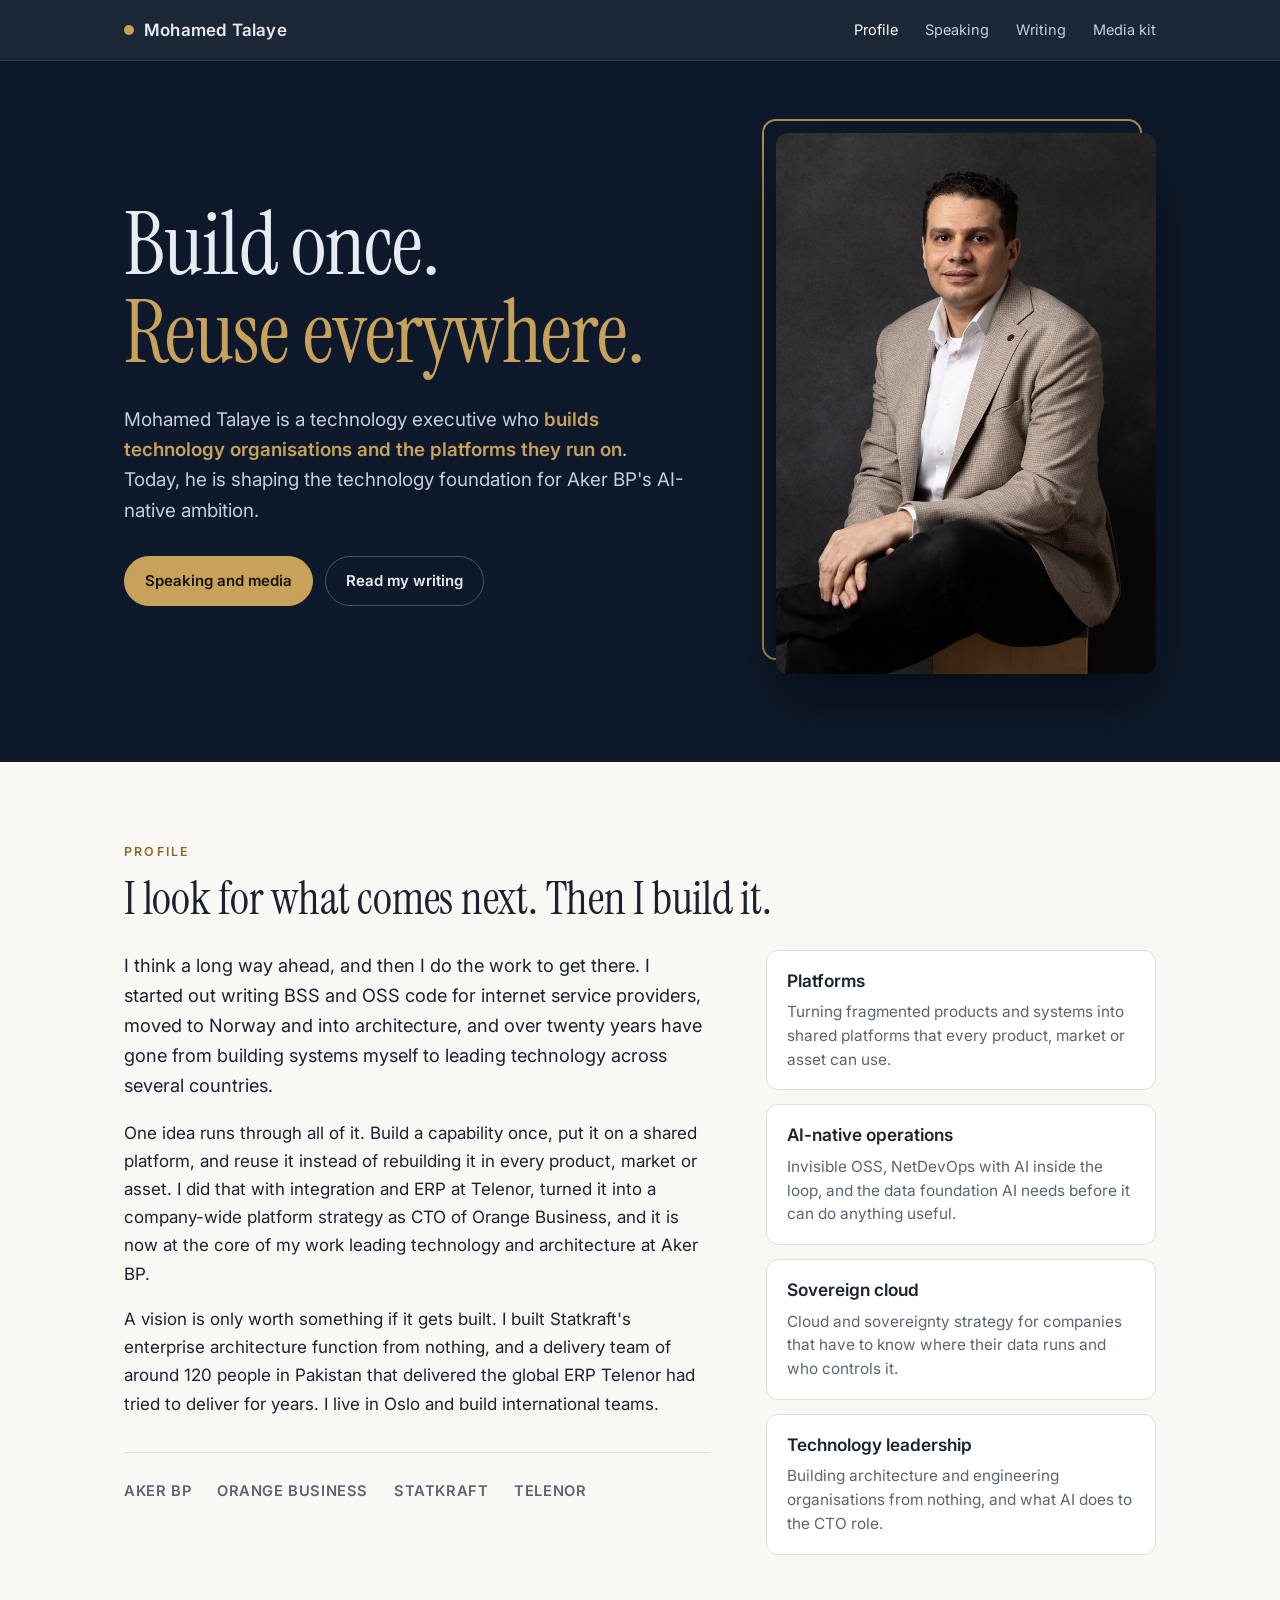
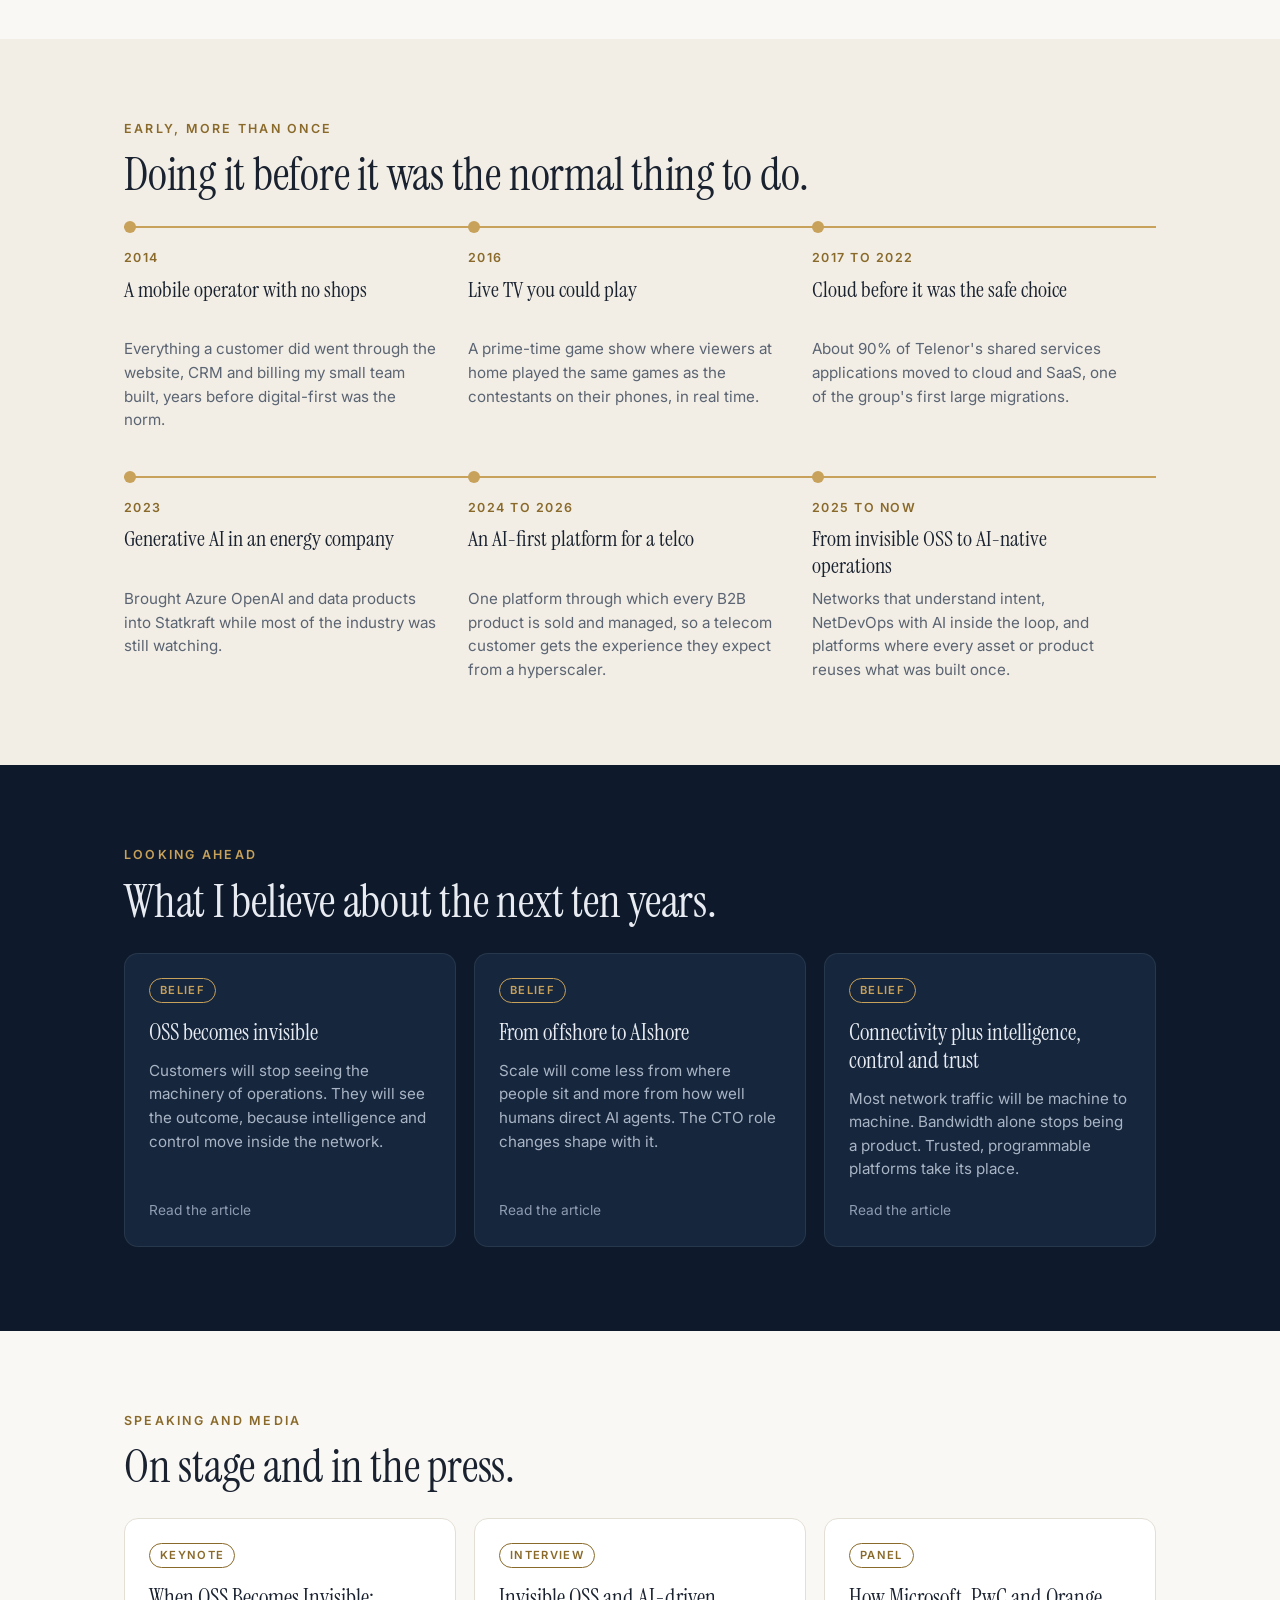
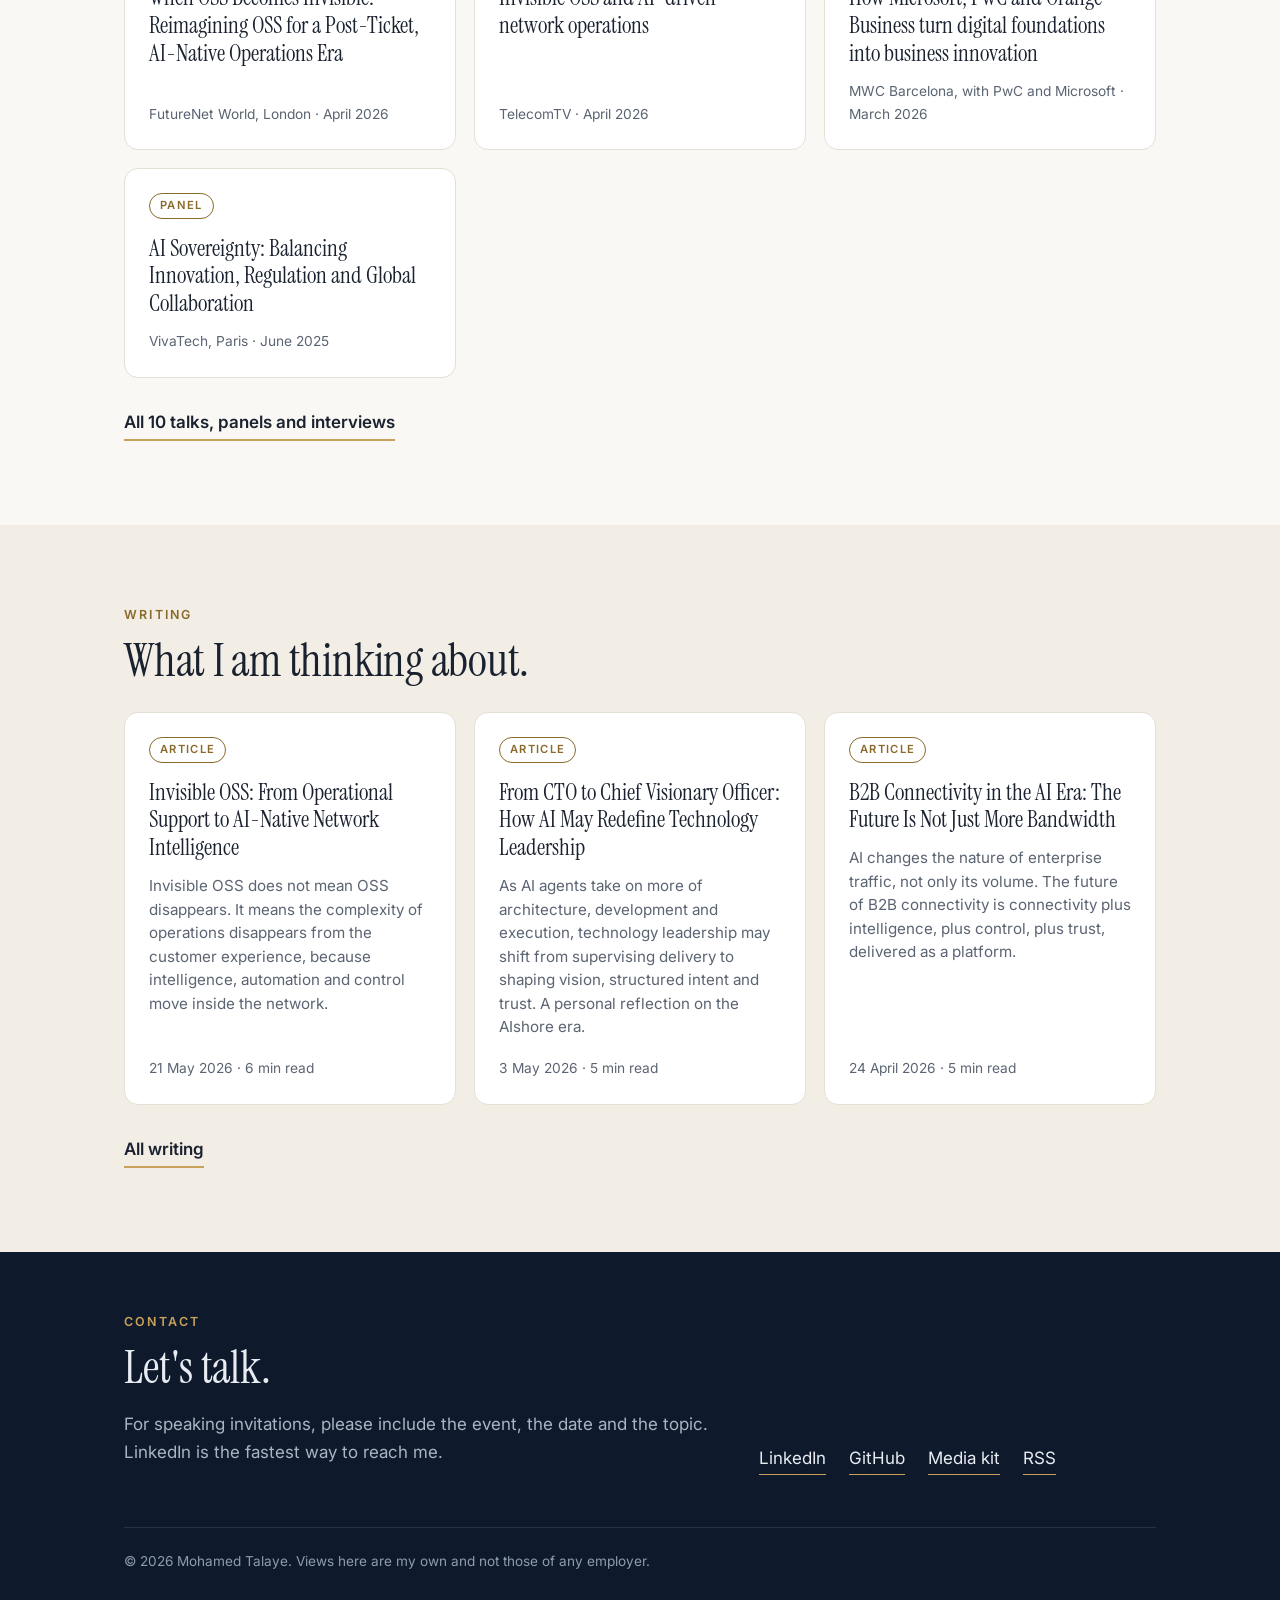
==== commit f5358e15: "Add PwC panel and FutureNet World panel video" ====
--- a/index.html
+++ b/index.html
@@ -53,7 +53,8 @@
       "isPartOf": {
         "@id": "https://mohamed-talaye.github.io/#site"
       },
-      "dateModified": "2026-09-20",
+      "dateCreated": "2026-09-20T09:00:00+01:00",
+      "dateModified": "2026-09-20T09:00:00+01:00",
       "mainEntity": {
         "@id": "https://mohamed-talaye.github.io/#person"
       }
@@ -136,11 +137,29 @@
         },
         {
           "@type": "CreativeWork",
+          "name": "B2B Connectivity: Who to Connect to Who in the AI Era",
+          "url": "https://vimeo.com/1186459138",
+          "publisher": {
+            "@type": "Organization",
+            "name": "FutureNet World, London"
+          }
+        },
+        {
+          "@type": "CreativeWork",
           "name": "Invisible OSS and AI-driven network operations",
           "url": "https://www.telecomtv.com/content/ai/orange-business-and-blue-planet-on-invisible-oss-and-ai-driven-network-operations-55448/",
           "publisher": {
             "@type": "Organization",
             "name": "TelecomTV"
+          }
+        },
+        {
+          "@type": "CreativeWork",
+          "name": "How Microsoft, PwC and Orange Business turn digital foundations into business innovation",
+          "url": "https://www.youtube.com/watch?v=epbj6QasfT4",
+          "publisher": {
+            "@type": "Organization",
+            "name": "MWC Barcelona, with PwC and Microsoft"
           }
         },
         {
@@ -286,13 +305,18 @@
         <h3>Invisible OSS and AI-driven network operations</h3>
         <span class="foot">TelecomTV · April 2026</span>
       </a>
+      <a class="card" href="https://www.youtube.com/watch?v=epbj6QasfT4">
+        <span class="tag">Panel</span>
+        <h3>How Microsoft, PwC and Orange Business turn digital foundations into business innovation</h3>
+        <span class="foot">MWC Barcelona, with PwC and Microsoft · March 2026</span>
+      </a>
       <a class="card" href="https://vivatech.com/speakers/b65fabf4-7340-f011-a5f1-6045bda07d25">
         <span class="tag">Panel</span>
         <h3>AI Sovereignty: Balancing Innovation, Regulation and Global Collaboration</h3>
         <span class="foot">VivaTech, Paris · June 2025</span>
       </a>
     </div>
-    <a class="more" href="/speaking.html">All 9 talks, panels and interviews</a>
+    <a class="more" href="/speaking.html">All 10 talks, panels and interviews</a>
   </div>
 </section>
 
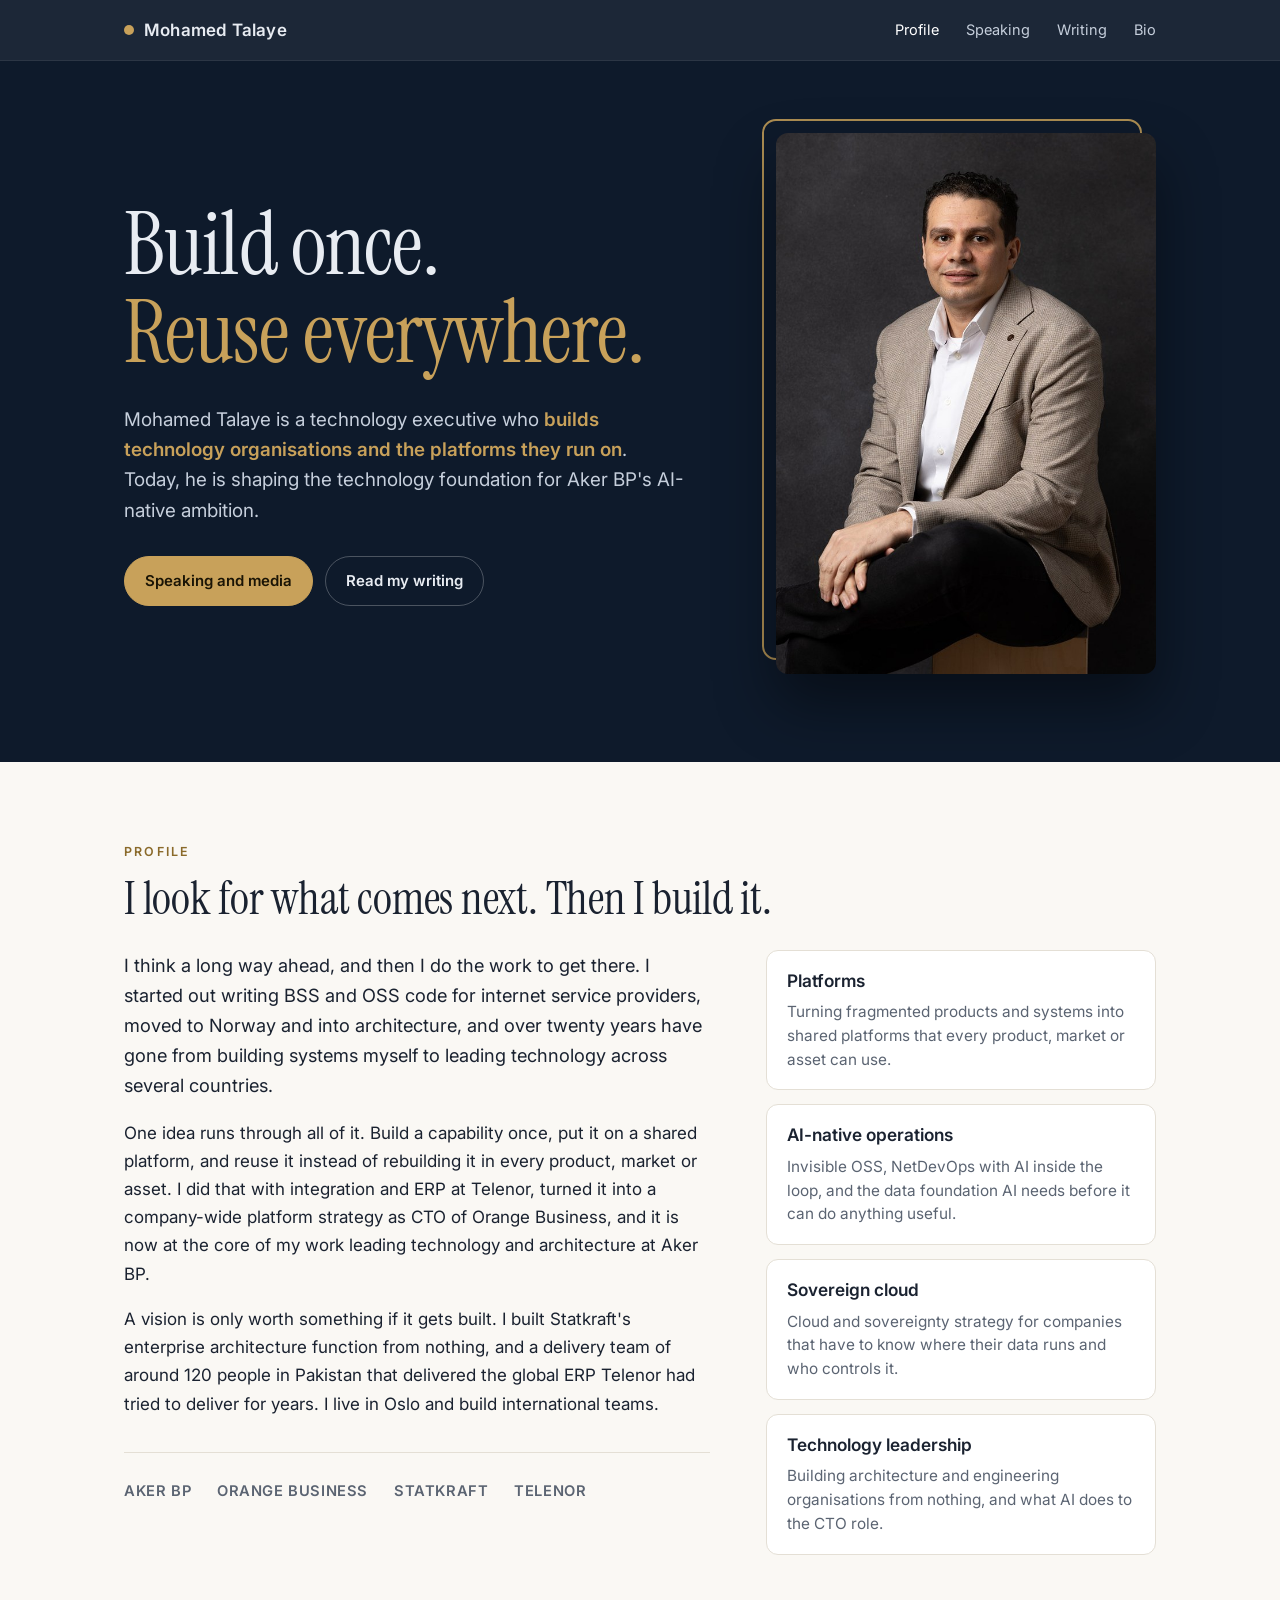
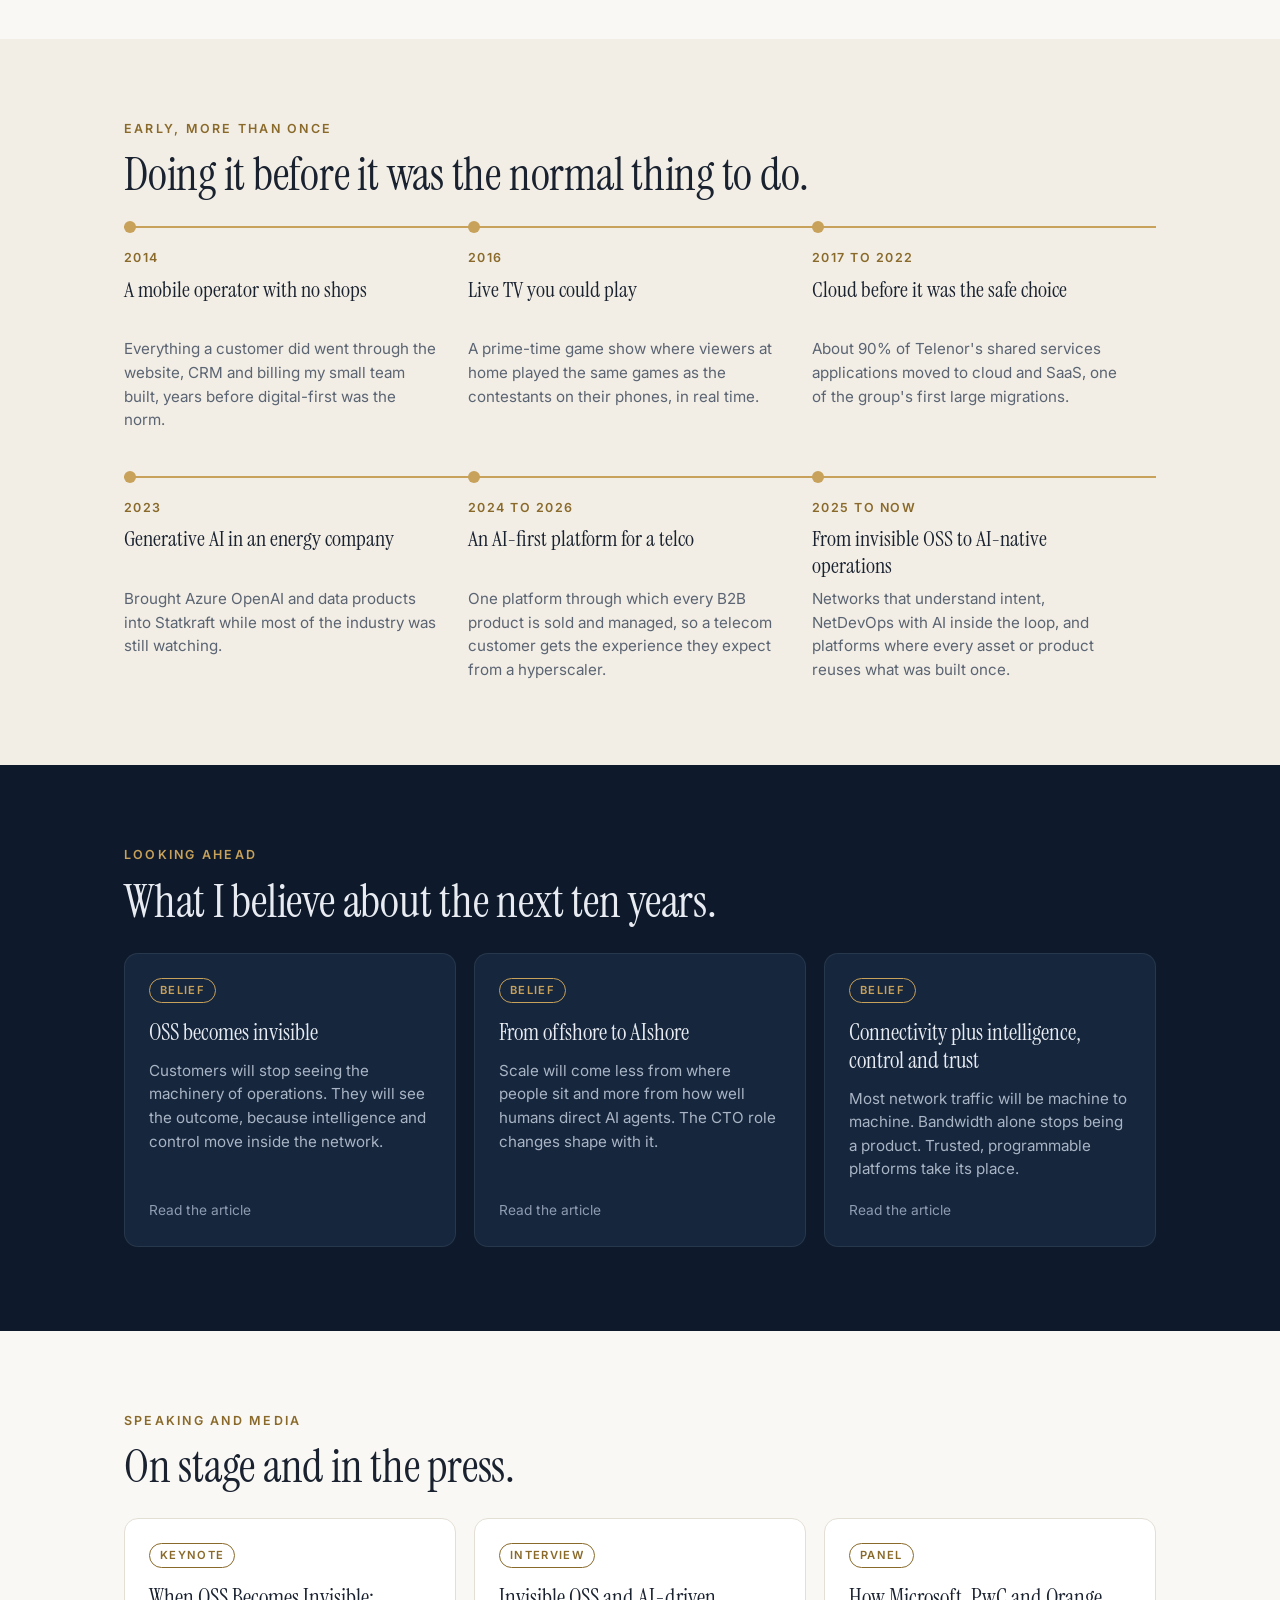
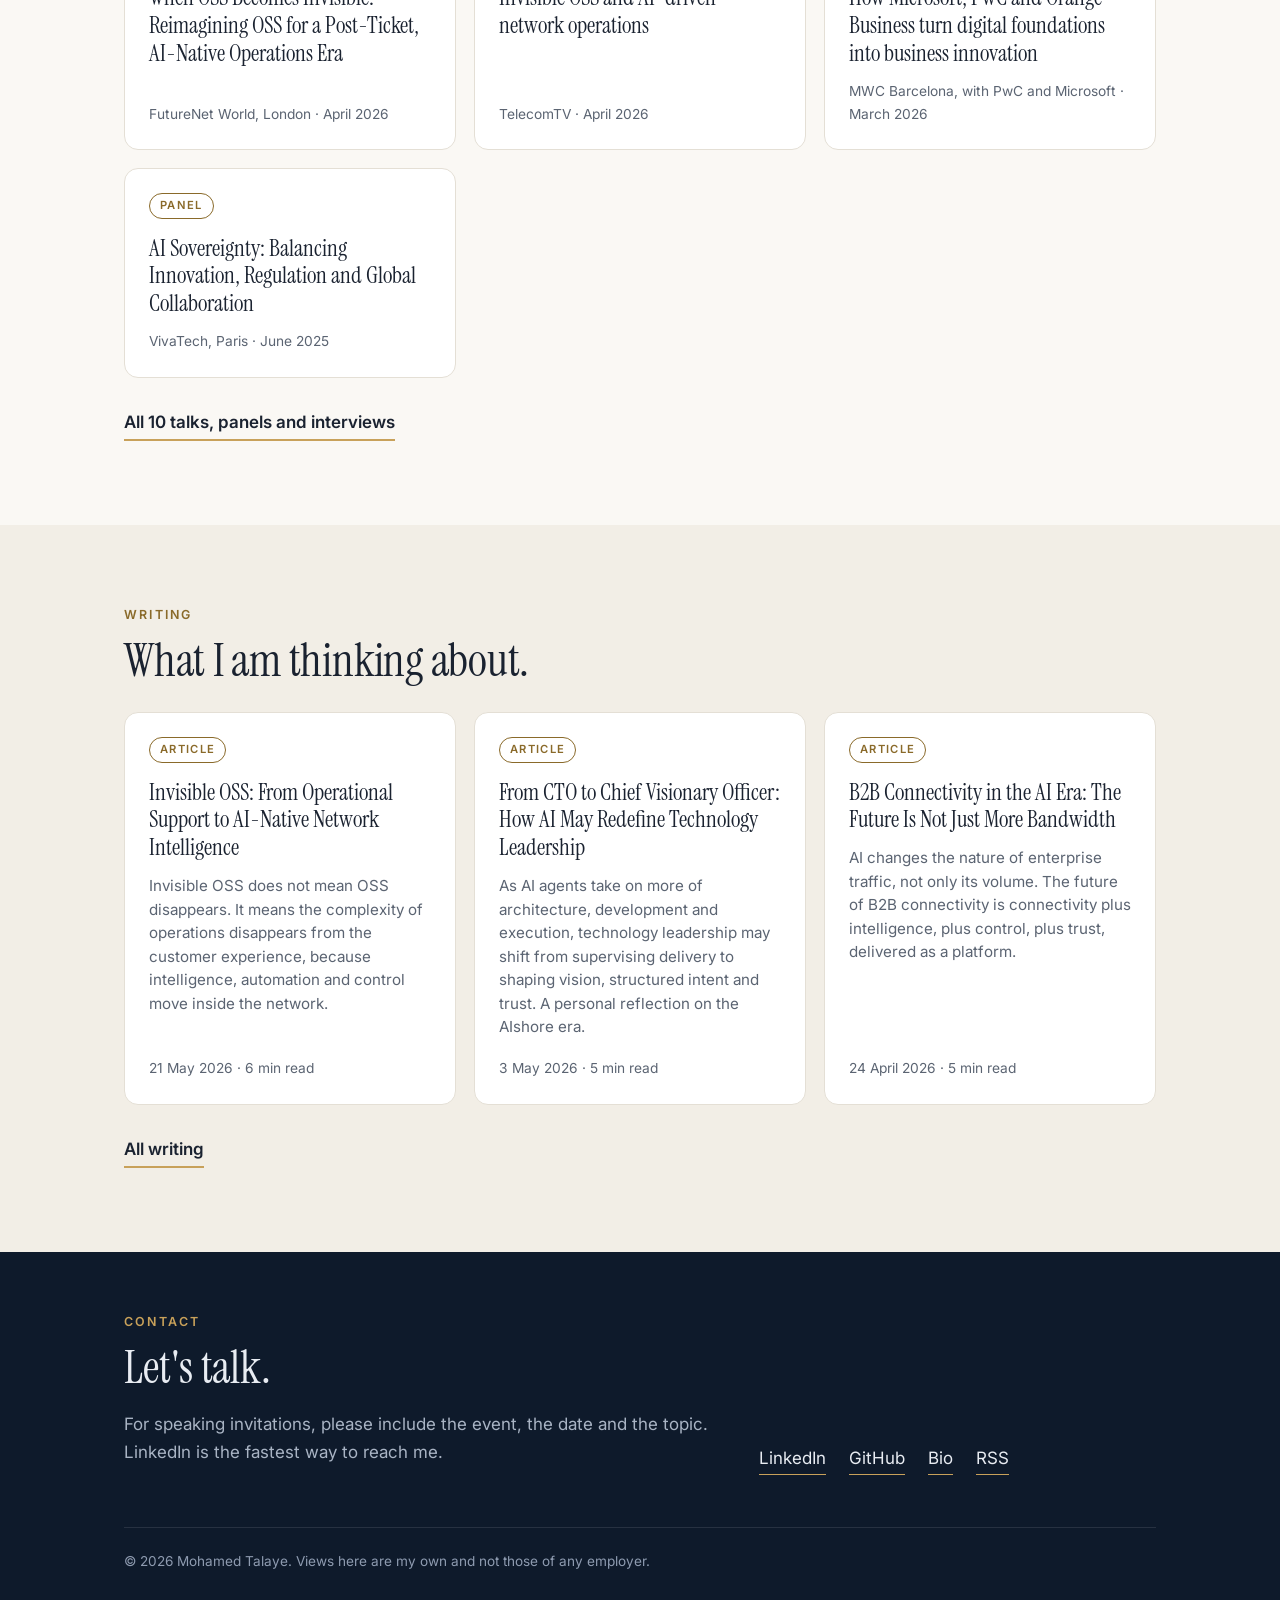
==== commit a1991ac5: "Rename Media kit to Bio" ====
--- a/index.html
+++ b/index.html
@@ -205,7 +205,7 @@
       <a href="/#profile" aria-current="page">Profile</a>
       <a href="/speaking.html">Speaking</a>
       <a href="/writing/">Writing</a>
-      <a href="/bio.html">Media kit</a>
+      <a href="/bio.html">Bio</a>
     </nav>
   </div>
 </header>
@@ -360,7 +360,7 @@
       <div class="links">
         <a href="https://www.linkedin.com/in/mohamed-talaye" rel="me">LinkedIn</a>
         <a href="https://github.com/Mohamed-Talaye" rel="me">GitHub</a>
-        <a href="/bio.html">Media kit</a>
+        <a href="/bio.html">Bio</a>
         <a href="/feed.xml">RSS</a>
       </div>
     </div>
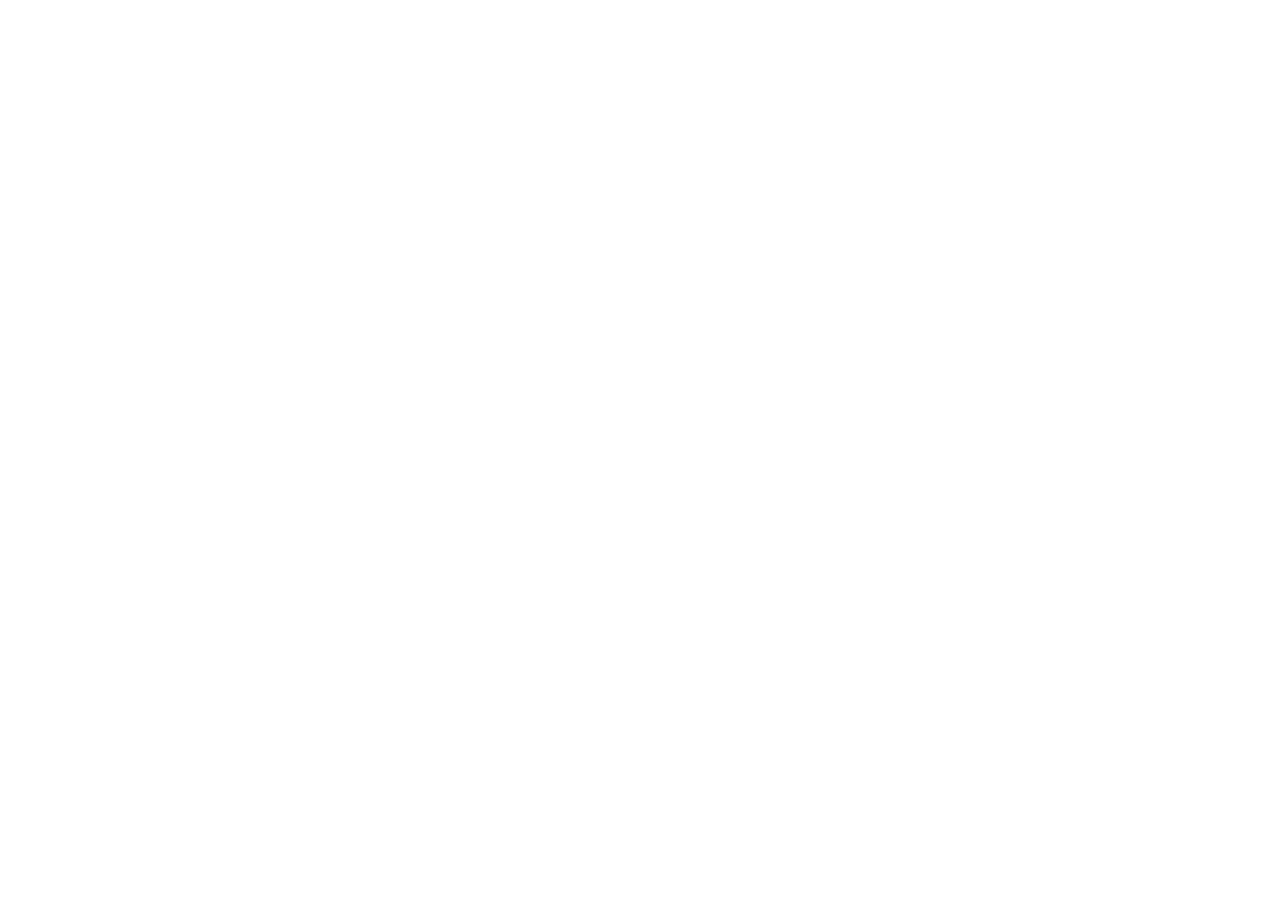
==== commit d1d63528: "Forward to mohamedtalaye.com" ====
--- a/index.html
+++ b/index.html
@@ -1,372 +1,12 @@
 <!doctype html>
 <html lang="en">
 <head>
-  <meta charset="utf-8">
-  <meta name="viewport" content="width=device-width, initial-scale=1">
-  <title>Mohamed Talaye | Technology Executive, Platforms and AI</title>
-  <meta name="description" content="Mohamed Talaye builds technology organisations and the platforms they run on. Speaking and writing on platform strategy, AI-native operations, invisible OSS and sovereign cloud.">
-  <meta name="author" content="Mohamed Talaye">
-  <link rel="canonical" href="https://mohamed-talaye.github.io/">
-
-  <meta property="og:site_name" content="Mohamed Talaye">
-  <meta property="og:type" content="profile">
-  <meta property="og:title" content="Mohamed Talaye | Technology Executive, Platforms and AI">
-  <meta property="og:description" content="Mohamed Talaye builds technology organisations and the platforms they run on. Speaking and writing on platform strategy, AI-native operations, invisible OSS and sovereign cloud.">
-  <meta property="og:url" content="https://mohamed-talaye.github.io/">
-  <meta property="og:image" content="https://mohamed-talaye.github.io/assets/social-card.jpg">
-  <meta property="og:image:width" content="1200">
-  <meta property="og:image:height" content="630">
-  <meta property="og:locale" content="en_GB">
-  <meta name="twitter:card" content="summary_large_image">
-
-  <link rel="me" href="https://www.linkedin.com/in/mohamed-talaye">
-  <link rel="me" href="https://github.com/Mohamed-Talaye">
-  <link rel="alternate" type="application/rss+xml" title="Writing by Mohamed Talaye" href="/feed.xml">
-  <link rel="icon" type="image/png" href="/assets/favicon.png">
-  <link rel="apple-touch-icon" href="/assets/apple-touch-icon.png">
-  <meta name="theme-color" content="#0e1a2b">
-
-  <link rel="preconnect" href="https://fonts.googleapis.com">
-  <link rel="preconnect" href="https://fonts.gstatic.com" crossorigin>
-  <link rel="stylesheet" href="https://fonts.googleapis.com/css2?family=Instrument+Serif&amp;family=Inter:wght@400;600&amp;display=swap">
-  <link rel="stylesheet" href="/style.css">
-
-<script type="application/ld+json">
-{
-  "@context": "https://schema.org",
-  "@graph": [
-    {
-      "@type": "WebSite",
-      "@id": "https://mohamed-talaye.github.io/#site",
-      "name": "Mohamed Talaye",
-      "url": "https://mohamed-talaye.github.io/",
-      "inLanguage": "en",
-      "publisher": {
-        "@id": "https://mohamed-talaye.github.io/#person"
-      }
-    },
-    {
-      "@type": "ProfilePage",
-      "@id": "https://mohamed-talaye.github.io/#profilepage",
-      "url": "https://mohamed-talaye.github.io/",
-      "name": "Mohamed Talaye | Technology Executive, Platforms and AI",
-      "isPartOf": {
-        "@id": "https://mohamed-talaye.github.io/#site"
-      },
-      "dateCreated": "2026-09-20T09:00:00+01:00",
-      "dateModified": "2026-09-20T09:00:00+01:00",
-      "mainEntity": {
-        "@id": "https://mohamed-talaye.github.io/#person"
-      }
-    },
-    {
-      "@type": "Person",
-      "@id": "https://mohamed-talaye.github.io/#person",
-      "name": "Mohamed Talaye",
-      "givenName": "Mohamed",
-      "familyName": "Talaye",
-      "url": "https://mohamed-talaye.github.io/",
-      "image": {
-        "@type": "ImageObject",
-        "url": "https://mohamed-talaye.github.io/assets/mohamed-talaye.jpg",
-        "width": 600,
-        "height": 600
-      },
-      "jobTitle": "Technology executive",
-      "description": "Mohamed Talaye is a technology executive who builds technology organisations and the platforms they run on. Today, he is shaping the technology foundation for Aker BP's AI-native ambition.",
-      "address": {
-        "@type": "PostalAddress",
-        "addressLocality": "Oslo",
-        "addressCountry": "NO"
-      },
-      "worksFor": {
-        "@type": "Organization",
-        "name": "Aker BP",
-        "url": "https://akerbp.com"
-      },
-      "alumniOf": [
-        {
-          "@type": "Organization",
-          "name": "Orange Business",
-          "url": "https://www.orange-business.com"
-        },
-        {
-          "@type": "Organization",
-          "name": "Statkraft",
-          "url": "https://www.statkraft.com"
-        },
-        {
-          "@type": "Organization",
-          "name": "Telenor",
-          "url": "https://www.telenor.com"
-        },
-        {
-          "@type": "CollegeOrUniversity",
-          "name": "October 6 University"
-        }
-      ],
-      "knowsLanguage": [
-        "en",
-        "ar"
-      ],
-      "knowsAbout": [
-        "Platform strategy",
-        "AI-native operations",
-        "Invisible OSS",
-        "NetDevOps",
-        "Sovereign cloud",
-        "Enterprise architecture",
-        "Telecom transformation",
-        "Technology leadership"
-      ],
-      "sameAs": [
-        "https://www.linkedin.com/in/mohamed-talaye",
-        "https://github.com/Mohamed-Talaye",
-        "https://futurenetworld.net/profile/mohamed-talaye/",
-        "https://vivatech.com/speakers/b65fabf4-7340-f011-a5f1-6045bda07d25"
-      ],
-      "subjectOf": [
-        {
-          "@type": "CreativeWork",
-          "name": "When OSS Becomes Invisible: Reimagining OSS for a Post-Ticket, AI-Native Operations Era",
-          "url": "https://futurenetworld.net/keynote-presentation-when-oss-becomes-invisible/2026/06/",
-          "publisher": {
-            "@type": "Organization",
-            "name": "FutureNet World, London"
-          }
-        },
-        {
-          "@type": "CreativeWork",
-          "name": "B2B Connectivity: Who to Connect to Who in the AI Era",
-          "url": "https://vimeo.com/1186459138",
-          "publisher": {
-            "@type": "Organization",
-            "name": "FutureNet World, London"
-          }
-        },
-        {
-          "@type": "CreativeWork",
-          "name": "Invisible OSS and AI-driven network operations",
-          "url": "https://www.telecomtv.com/content/ai/orange-business-and-blue-planet-on-invisible-oss-and-ai-driven-network-operations-55448/",
-          "publisher": {
-            "@type": "Organization",
-            "name": "TelecomTV"
-          }
-        },
-        {
-          "@type": "CreativeWork",
-          "name": "How Microsoft, PwC and Orange Business turn digital foundations into business innovation",
-          "url": "https://www.youtube.com/watch?v=epbj6QasfT4",
-          "publisher": {
-            "@type": "Organization",
-            "name": "MWC Barcelona, with PwC and Microsoft"
-          }
-        },
-        {
-          "@type": "CreativeWork",
-          "name": "Moving beyond virtual machines: Rethinking telco infrastructure for the AI and 5G era",
-          "url": "https://www.fierce-network.com/cloud/cloud-native-becomes-telcos-new-baseline-after-supplier-upheavals",
-          "publisher": {
-            "@type": "Organization",
-            "name": "Fierce Network"
-          }
-        },
-        {
-          "@type": "CreativeWork",
-          "name": "AI Sovereignty: Balancing Innovation, Regulation and Global Collaboration",
-          "url": "https://vivatech.com/speakers/b65fabf4-7340-f011-a5f1-6045bda07d25",
-          "publisher": {
-            "@type": "Organization",
-            "name": "VivaTech, Paris"
-          }
-        },
-        {
-          "@type": "CreativeWork",
-          "name": "Opening panel: What is a telco for?",
-          "url": "https://www.mobileeurope.co.uk/telco-to-techco-what-is-a-telco-for-and-is-differentiated-connectivity-the-answer/",
-          "publisher": {
-            "@type": "Organization",
-            "name": "Telco to TechCo, Mobile Europe"
-          }
-        }
-      ]
-    }
-  ]
-}
-</script>
+<meta charset="utf-8">
+<title>Mohamed Talaye</title>
+<link rel="canonical" href="https://mohamedtalaye.com/">
+<meta http-equiv="refresh" content="0; url=https://mohamedtalaye.com/">
 </head>
 <body>
-<a class="skip" href="#main">Skip to content</a>
-
-<header class="top">
-  <div class="wrap">
-    <a class="brand" href="/"><i></i>Mohamed Talaye</a>
-    <nav aria-label="Main">
-      <a href="/#profile" aria-current="page">Profile</a>
-      <a href="/speaking.html">Speaking</a>
-      <a href="/writing/">Writing</a>
-      <a href="/bio.html">Bio</a>
-    </nav>
-  </div>
-</header>
-
-<main id="main">
-<section class="hero dark">
-  <div class="wrap">
-    <div>
-      <h1><span class="sr-only">Mohamed Talaye. </span><span>Build once.</span><span>Reuse everywhere.</span></h1>
-      <p class="lede">Mohamed Talaye is a technology executive who <b>builds technology organisations and the platforms they run on</b>. Today, he is shaping the technology foundation for Aker BP&#x27;s AI-native ambition.</p>
-      <div class="btns">
-        <a class="btn gold" href="/speaking.html">Speaking and media</a>
-        <a class="btn" href="/writing/">Read my writing</a>
-      </div>
-    </div>
-    <div class="frame">
-      <img src="/assets/mohamed-talaye-portrait.jpg" alt="Portrait of Mohamed Talaye" width="660" height="940" fetchpriority="high">
-    </div>
-  </div>
-</section>
-
-<section id="profile">
-  <div class="wrap">
-    <p class="eyebrow">Profile</p>
-    <h2>I look for what comes next. Then I build it.</h2>
-    <div class="cols">
-      <div class="prose">
-        <p>I think a long way ahead, and then I do the work to get there. I started out writing BSS and OSS code for internet service providers, moved to Norway and into architecture, and over twenty years have gone from building systems myself to leading technology across several countries.</p>
-        <p>One idea runs through all of it. Build a capability once, put it on a shared platform, and reuse it instead of rebuilding it in every product, market or asset. I did that with integration and ERP at Telenor, turned it into a company-wide platform strategy as CTO of Orange Business, and it is now at the core of my work leading technology and architecture at Aker BP.</p>
-        <p>A vision is only worth something if it gets built. I built Statkraft&#x27;s enterprise architecture function from nothing, and a delivery team of around 120 people in Pakistan that delivered the global ERP Telenor had tried to deliver for years. I live in Oslo and build international teams.</p>
-        <div class="logos"><span>Aker BP</span><span>Orange Business</span><span>Statkraft</span><span>Telenor</span></div>
-      </div>
-      <div class="focus">
-        <div><h3>Platforms</h3><p>Turning fragmented products and systems into shared platforms that every product, market or asset can use.</p></div>
-        <div><h3>AI-native operations</h3><p>Invisible OSS, NetDevOps with AI inside the loop, and the data foundation AI needs before it can do anything useful.</p></div>
-        <div><h3>Sovereign cloud</h3><p>Cloud and sovereignty strategy for companies that have to know where their data runs and who controls it.</p></div>
-        <div><h3>Technology leadership</h3><p>Building architecture and engineering organisations from nothing, and what AI does to the CTO role.</p></div>
-      </div>
-    </div>
-  </div>
-</section>
-
-<section class="tint" id="early">
-  <div class="wrap">
-    <p class="eyebrow">Early, more than once</p>
-    <h2>Doing it before it was the normal thing to do.</h2>
-    <ol class="timeline">
-      <li><span class="yr">2014</span><h3>A mobile operator with no shops</h3><p>Everything a customer did went through the website, CRM and billing my small team built, years before digital-first was the norm.</p></li>
-      <li><span class="yr">2016</span><h3>Live TV you could play</h3><p>A prime-time game show where viewers at home played the same games as the contestants on their phones, in real time.</p></li>
-      <li><span class="yr">2017 to 2022</span><h3>Cloud before it was the safe choice</h3><p>About 90% of Telenor&#x27;s shared services applications moved to cloud and SaaS, one of the group&#x27;s first large migrations.</p></li>
-      <li><span class="yr">2023</span><h3>Generative AI in an energy company</h3><p>Brought Azure OpenAI and data products into Statkraft while most of the industry was still watching.</p></li>
-      <li><span class="yr">2024 to 2026</span><h3>An AI-first platform for a telco</h3><p>One platform through which every B2B product is sold and managed, so a telecom customer gets the experience they expect from a hyperscaler.</p></li>
-      <li><span class="yr">2025 to now</span><h3>From invisible OSS to AI-native operations</h3><p>Networks that understand intent, NetDevOps with AI inside the loop, and platforms where every asset or product reuses what was built once.</p></li>
-    </ol>
-  </div>
-</section>
-
-<section class="dark" id="next">
-  <div class="wrap">
-    <p class="eyebrow">Looking ahead</p>
-    <h2>What I believe about the next ten years.</h2>
-    <div class="cards">
-      <a class="card" href="/writing/invisible-oss.html">
-        <span class="tag">Belief</span>
-        <h3>OSS becomes invisible</h3>
-        <p>Customers will stop seeing the machinery of operations. They will see the outcome, because intelligence and control move inside the network.</p>
-        <span class="foot">Read the article</span>
-      </a>
-      <a class="card" href="/writing/cto-to-chief-visionary-officer.html">
-        <span class="tag">Belief</span>
-        <h3>From offshore to AIshore</h3>
-        <p>Scale will come less from where people sit and more from how well humans direct AI agents. The CTO role changes shape with it.</p>
-        <span class="foot">Read the article</span>
-      </a>
-      <a class="card" href="/writing/b2b-connectivity-ai-era.html">
-        <span class="tag">Belief</span>
-        <h3>Connectivity plus intelligence, control and trust</h3>
-        <p>Most network traffic will be machine to machine. Bandwidth alone stops being a product. Trusted, programmable platforms take its place.</p>
-        <span class="foot">Read the article</span>
-      </a>
-    </div>
-  </div>
-</section>
-
-<section id="speaking">
-  <div class="wrap">
-    <p class="eyebrow">Speaking and media</p>
-    <h2>On stage and in the press.</h2>
-    <div class="cards">
-      <a class="card" href="https://futurenetworld.net/keynote-presentation-when-oss-becomes-invisible/2026/06/">
-        <span class="tag">Keynote</span>
-        <h3>When OSS Becomes Invisible: Reimagining OSS for a Post-Ticket, AI-Native Operations Era</h3>
-        <span class="foot">FutureNet World, London · April 2026</span>
-      </a>
-      <a class="card" href="https://www.telecomtv.com/content/ai/orange-business-and-blue-planet-on-invisible-oss-and-ai-driven-network-operations-55448/">
-        <span class="tag">Interview</span>
-        <h3>Invisible OSS and AI-driven network operations</h3>
-        <span class="foot">TelecomTV · April 2026</span>
-      </a>
-      <a class="card" href="https://www.youtube.com/watch?v=epbj6QasfT4">
-        <span class="tag">Panel</span>
-        <h3>How Microsoft, PwC and Orange Business turn digital foundations into business innovation</h3>
-        <span class="foot">MWC Barcelona, with PwC and Microsoft · March 2026</span>
-      </a>
-      <a class="card" href="https://vivatech.com/speakers/b65fabf4-7340-f011-a5f1-6045bda07d25">
-        <span class="tag">Panel</span>
-        <h3>AI Sovereignty: Balancing Innovation, Regulation and Global Collaboration</h3>
-        <span class="foot">VivaTech, Paris · June 2025</span>
-      </a>
-    </div>
-    <a class="more" href="/speaking.html">All 10 talks, panels and interviews</a>
-  </div>
-</section>
-
-<section class="tint" id="writing">
-  <div class="wrap">
-    <p class="eyebrow">Writing</p>
-    <h2>What I am thinking about.</h2>
-    <div class="cards">
-      <a class="card" href="/writing/invisible-oss.html">
-        <span class="tag">Article</span>
-        <h3>Invisible OSS: From Operational Support to AI-Native Network Intelligence</h3>
-        <p>Invisible OSS does not mean OSS disappears. It means the complexity of operations disappears from the customer experience, because intelligence, automation and control move inside the network.</p>
-        <span class="foot"><time datetime="2026-05-21">21 May 2026</time> · 6 min read</span>
-      </a>
-      <a class="card" href="/writing/cto-to-chief-visionary-officer.html">
-        <span class="tag">Article</span>
-        <h3>From CTO to Chief Visionary Officer: How AI May Redefine Technology Leadership</h3>
-        <p>As AI agents take on more of architecture, development and execution, technology leadership may shift from supervising delivery to shaping vision, structured intent and trust. A personal reflection on the AIshore era.</p>
-        <span class="foot"><time datetime="2026-05-03">3 May 2026</time> · 5 min read</span>
-      </a>
-      <a class="card" href="/writing/b2b-connectivity-ai-era.html">
-        <span class="tag">Article</span>
-        <h3>B2B Connectivity in the AI Era: The Future Is Not Just More Bandwidth</h3>
-        <p>AI changes the nature of enterprise traffic, not only its volume. The future of B2B connectivity is connectivity plus intelligence, plus control, plus trust, delivered as a platform.</p>
-        <span class="foot"><time datetime="2026-04-24">24 April 2026</time> · 5 min read</span>
-      </a>
-    </div>
-    <a class="more" href="/writing/">All writing</a>
-  </div>
-</section>
-</main>
-
-<footer class="dark">
-  <div class="wrap">
-    <div class="contact">
-      <div>
-        <p class="eyebrow">Contact</p>
-        <h2>Let's talk.</h2>
-        <p class="mute">For speaking invitations, please include the event, the date and the topic. LinkedIn is the fastest way to reach me.</p>
-      </div>
-      <div class="links">
-        <a href="https://www.linkedin.com/in/mohamed-talaye" rel="me">LinkedIn</a>
-        <a href="https://github.com/Mohamed-Talaye" rel="me">GitHub</a>
-        <a href="/bio.html">Bio</a>
-        <a href="/feed.xml">RSS</a>
-      </div>
-    </div>
-    <p class="fine">&copy; 2026 Mohamed Talaye. Views here are my own and not those of any employer.</p>
-  </div>
-</footer>
-
+<p>This page has moved to <a href="https://mohamedtalaye.com/">https://mohamedtalaye.com/</a>.</p>
 </body>
 </html>
